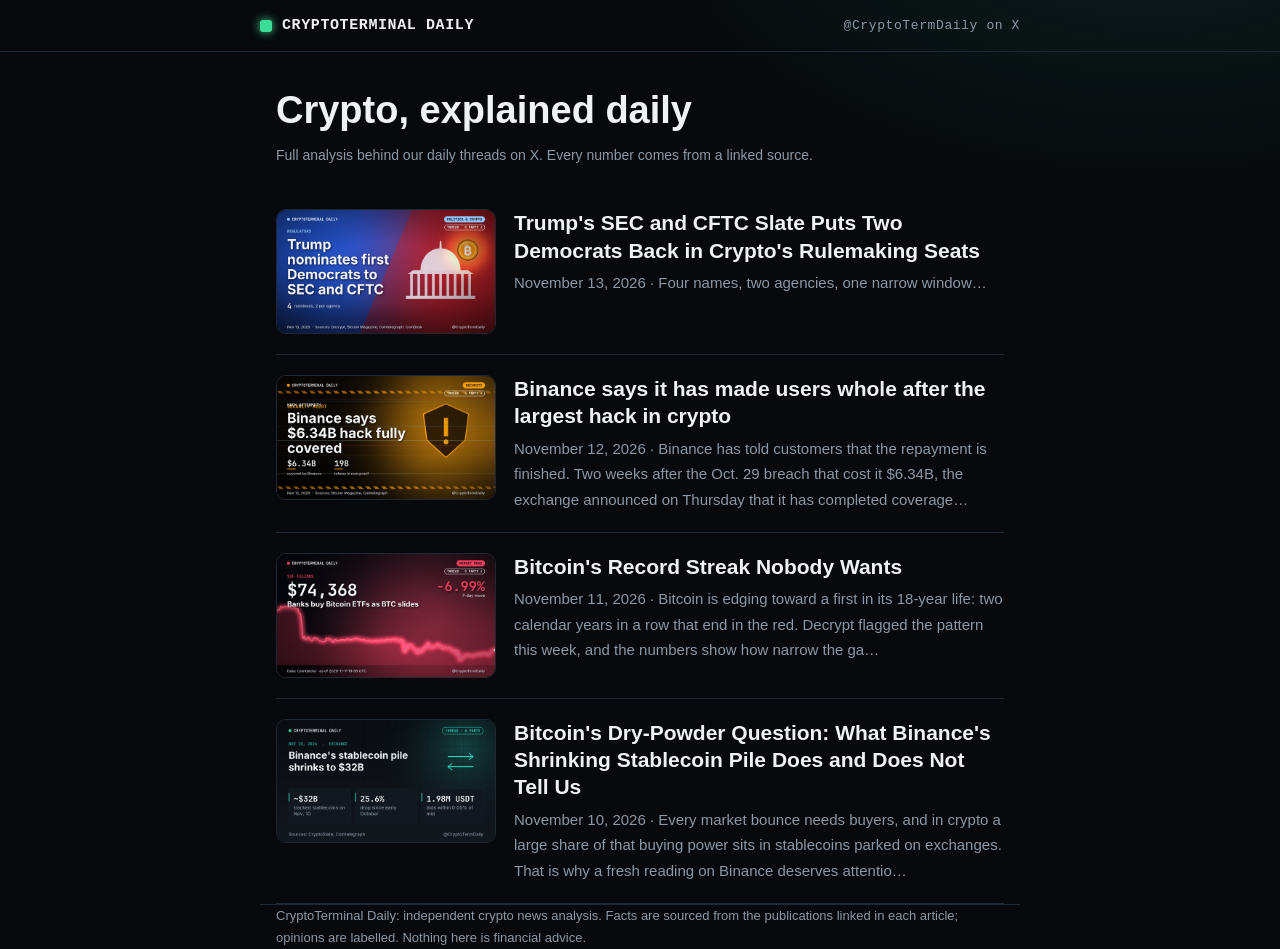
==== index.html @ 372a003b "articles 2026-11-13T19:38:44Z" ====
<!doctype html><html lang="en"><head><meta charset="utf-8">
<meta name="viewport" content="width=device-width, initial-scale=1"><title>CryptoTerminal Daily: crypto news analysis</title>
<meta name="description" content="Daily crypto news analysis with sourced facts."><link rel="stylesheet" href="style.css">
<link rel="alternate" type="application/rss+xml" title="CryptoTerminal Daily" href="https://matveyshepel.github.io/cryptoterminal-daily/feed.xml">
<meta property="og:title" content="CryptoTerminal Daily: crypto news analysis"><meta property="og:description" content="Daily crypto news analysis with sourced facts.">
</head><body><header><div class="wrap bar"><i></i><a href="index.html">CRYPTOTERMINAL DAILY</a>
<a class="x" href="https://x.com/CryptoTermDaily">@CryptoTermDaily on X</a></div></header>
<main class="wrap"><h1>Crypto, explained daily</h1><div class="meta">Full analysis behind our daily threads on X. Every number comes from a linked source.</div><a class="card" href="articles/2026-11-13-trump-s-sec-and-cftc-slate-puts-two-democrats-back-in-crypto.html"><img src="img/2026-11-13-trump-s-sec-and-cftc-slate-puts-two-democrats-back-in-crypto.png" alt=""><div><h3>Trump&#x27;s SEC and CFTC Slate Puts Two Democrats Back in Crypto&#x27;s Rulemaking Seats</h3><p>November 13, 2026 · Four names, two agencies, one narrow window…</p></div></a><a class="card" href="articles/2026-11-12-binance-says-it-has-made-users-whole-after-the-largest-hack-.html"><img src="img/2026-11-12-binance-says-it-has-made-users-whole-after-the-largest-hack-.png" alt=""><div><h3>Binance says it has made users whole after the largest hack in crypto</h3><p>November 12, 2026 · Binance has told customers that the repayment is finished. Two weeks after the Oct. 29 breach that cost it $6.34B, the exchange announced on Thursday that it has completed coverage…</p></div></a><a class="card" href="articles/2026-11-11-bitcoin-s-record-streak-nobody-wants.html"><img src="img/2026-11-11-bitcoin-s-record-streak-nobody-wants.png" alt=""><div><h3>Bitcoin&#x27;s Record Streak Nobody Wants</h3><p>November 11, 2026 · Bitcoin is edging toward a first in its 18-year life: two calendar years in a row that end in the red. Decrypt flagged the pattern this week, and the numbers show how narrow the ga…</p></div></a><a class="card" href="articles/2026-11-10-bitcoin-s-dry-powder-question-what-binance-s-shrinking-stabl.html"><img src="img/2026-11-10-bitcoin-s-dry-powder-question-what-binance-s-shrinking-stabl.png" alt=""><div><h3>Bitcoin&#x27;s Dry-Powder Question: What Binance&#x27;s Shrinking Stablecoin Pile Does and Does Not Tell Us</h3><p>November 10, 2026 · Every market bounce needs buyers, and in crypto a large share of that buying power sits in stablecoins parked on exchanges. That is why a fresh reading on Binance deserves attentio…</p></div></a></main>
<footer class="wrap">CryptoTerminal Daily: independent crypto news analysis. Facts are sourced from the
publications linked in each article; opinions are labelled. Nothing here is financial advice.</footer></body></html>
---- style.css ----
:root{--bg:#07090c;--panel:#10161e;--line:#1e2833;--fg:#eef2f5;--muted:#8b98a5;--teal:#2dd4bf;--green:#3ddc97}
*{box-sizing:border-box}html{background:var(--bg)}
body{margin:0;color:var(--fg);font:18px/1.7 Inter,-apple-system,"Segoe UI",sans-serif;
background:radial-gradient(900px 500px at 90% -10%,rgba(45,212,191,.10),transparent 60%),var(--bg)}
a{color:var(--teal)}header{border-bottom:1px solid var(--line)}
.wrap{max-width:760px;margin:0 auto;padding:0 16px}
.bar{display:flex;align-items:center;gap:10px;padding:18px 0;font:700 15px/1 "JetBrains Mono",ui-monospace,monospace;letter-spacing:.04em}
.bar i{width:12px;height:12px;border-radius:3px;background:var(--green);box-shadow:0 0 10px var(--green)}
.bar{flex-wrap:wrap}.bar a{color:var(--fg);text-decoration:none}
.bar .x{margin-left:auto;font-weight:500;color:var(--muted);font-size:13px}
h1{font-size:38px;line-height:1.2;margin:36px 0 10px}h2{font-size:24px;margin:34px 0 8px}
.meta{color:var(--muted);font-size:14px;margin-bottom:22px}
.cover{width:100%;border-radius:14px;border:1px solid var(--line);margin:8px 0 26px}
.card{display:grid;grid-template-columns:220px 1fr;gap:18px;padding:20px 0;border-bottom:1px solid var(--line);text-decoration:none;color:inherit}
.card img{width:220px;border-radius:10px;border:1px solid var(--line)}.card h3{margin:0 0 6px;font-size:21px;line-height:1.3;color:var(--fg)}
.card p{margin:0;color:var(--muted);font-size:15px}
.sources{background:var(--panel);border:1px solid var(--line);border-radius:12px;padding:14px 18px;font-size:15px;margin-top:30px}
.sources ul{margin:6px 0 0;padding-left:20px}
footer{color:var(--muted);font-size:13px;border-top:1px solid var(--line);margin-top:50px;padding:20px 0 40px}
@media(max-width:600px){h1{font-size:28px}.bar .x{margin-left:0;flex-basis:100%;padding-left:22px}.card{grid-template-columns:1fr}.card img{width:100%}}
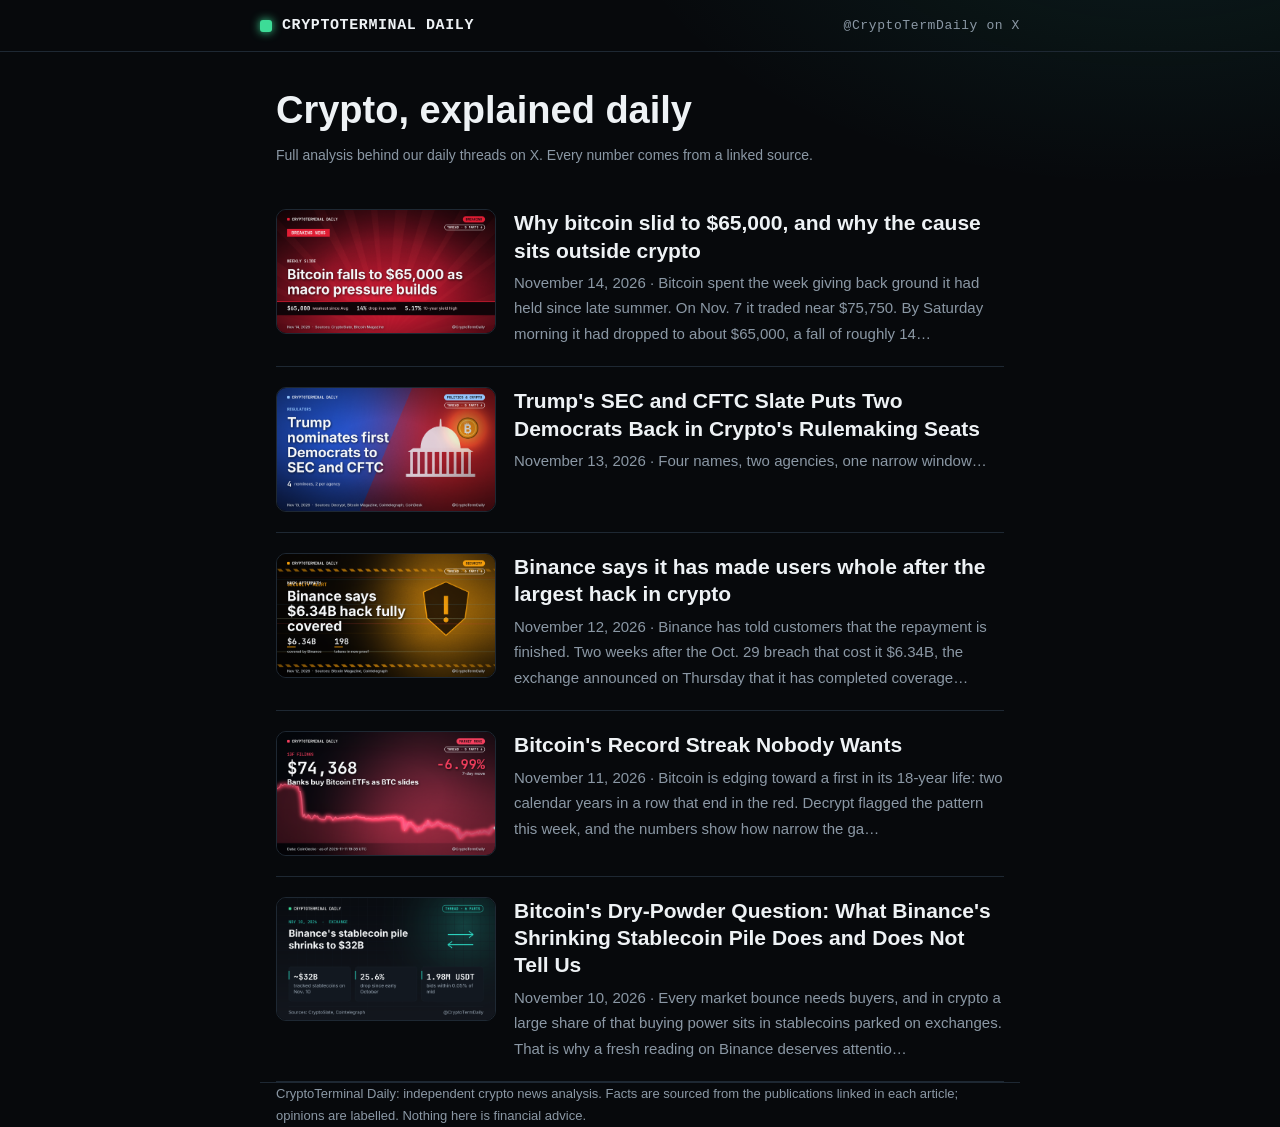
==== commit 210e6437: "articles 2026-11-14T19:38:48Z" ====
--- a/index.html
+++ b/index.html
@@ -5,6 +5,6 @@
 <meta property="og:title" content="CryptoTerminal Daily: crypto news analysis"><meta property="og:description" content="Daily crypto news analysis with sourced facts.">
 </head><body><header><div class="wrap bar"><i></i><a href="index.html">CRYPTOTERMINAL DAILY</a>
 <a class="x" href="https://x.com/CryptoTermDaily">@CryptoTermDaily on X</a></div></header>
-<main class="wrap"><h1>Crypto, explained daily</h1><div class="meta">Full analysis behind our daily threads on X. Every number comes from a linked source.</div><a class="card" href="articles/2026-11-13-trump-s-sec-and-cftc-slate-puts-two-democrats-back-in-crypto.html"><img src="img/2026-11-13-trump-s-sec-and-cftc-slate-puts-two-democrats-back-in-crypto.png" alt=""><div><h3>Trump&#x27;s SEC and CFTC Slate Puts Two Democrats Back in Crypto&#x27;s Rulemaking Seats</h3><p>November 13, 2026 · Four names, two agencies, one narrow window…</p></div></a><a class="card" href="articles/2026-11-12-binance-says-it-has-made-users-whole-after-the-largest-hack-.html"><img src="img/2026-11-12-binance-says-it-has-made-users-whole-after-the-largest-hack-.png" alt=""><div><h3>Binance says it has made users whole after the largest hack in crypto</h3><p>November 12, 2026 · Binance has told customers that the repayment is finished. Two weeks after the Oct. 29 breach that cost it $6.34B, the exchange announced on Thursday that it has completed coverage…</p></div></a><a class="card" href="articles/2026-11-11-bitcoin-s-record-streak-nobody-wants.html"><img src="img/2026-11-11-bitcoin-s-record-streak-nobody-wants.png" alt=""><div><h3>Bitcoin&#x27;s Record Streak Nobody Wants</h3><p>November 11, 2026 · Bitcoin is edging toward a first in its 18-year life: two calendar years in a row that end in the red. Decrypt flagged the pattern this week, and the numbers show how narrow the ga…</p></div></a><a class="card" href="articles/2026-11-10-bitcoin-s-dry-powder-question-what-binance-s-shrinking-stabl.html"><img src="img/2026-11-10-bitcoin-s-dry-powder-question-what-binance-s-shrinking-stabl.png" alt=""><div><h3>Bitcoin&#x27;s Dry-Powder Question: What Binance&#x27;s Shrinking Stablecoin Pile Does and Does Not Tell Us</h3><p>November 10, 2026 · Every market bounce needs buyers, and in crypto a large share of that buying power sits in stablecoins parked on exchanges. That is why a fresh reading on Binance deserves attentio…</p></div></a></main>
+<main class="wrap"><h1>Crypto, explained daily</h1><div class="meta">Full analysis behind our daily threads on X. Every number comes from a linked source.</div><a class="card" href="articles/2026-11-14-why-bitcoin-slid-to-65-000-and-why-the-cause-sits-outside-cr.html"><img src="img/2026-11-14-why-bitcoin-slid-to-65-000-and-why-the-cause-sits-outside-cr.png" alt=""><div><h3>Why bitcoin slid to $65,000, and why the cause sits outside crypto</h3><p>November 14, 2026 · Bitcoin spent the week giving back ground it had held since late summer. On Nov. 7 it traded near $75,750. By Saturday morning it had dropped to about $65,000, a fall of roughly 14…</p></div></a><a class="card" href="articles/2026-11-13-trump-s-sec-and-cftc-slate-puts-two-democrats-back-in-crypto.html"><img src="img/2026-11-13-trump-s-sec-and-cftc-slate-puts-two-democrats-back-in-crypto.png" alt=""><div><h3>Trump&#x27;s SEC and CFTC Slate Puts Two Democrats Back in Crypto&#x27;s Rulemaking Seats</h3><p>November 13, 2026 · Four names, two agencies, one narrow window…</p></div></a><a class="card" href="articles/2026-11-12-binance-says-it-has-made-users-whole-after-the-largest-hack-.html"><img src="img/2026-11-12-binance-says-it-has-made-users-whole-after-the-largest-hack-.png" alt=""><div><h3>Binance says it has made users whole after the largest hack in crypto</h3><p>November 12, 2026 · Binance has told customers that the repayment is finished. Two weeks after the Oct. 29 breach that cost it $6.34B, the exchange announced on Thursday that it has completed coverage…</p></div></a><a class="card" href="articles/2026-11-11-bitcoin-s-record-streak-nobody-wants.html"><img src="img/2026-11-11-bitcoin-s-record-streak-nobody-wants.png" alt=""><div><h3>Bitcoin&#x27;s Record Streak Nobody Wants</h3><p>November 11, 2026 · Bitcoin is edging toward a first in its 18-year life: two calendar years in a row that end in the red. Decrypt flagged the pattern this week, and the numbers show how narrow the ga…</p></div></a><a class="card" href="articles/2026-11-10-bitcoin-s-dry-powder-question-what-binance-s-shrinking-stabl.html"><img src="img/2026-11-10-bitcoin-s-dry-powder-question-what-binance-s-shrinking-stabl.png" alt=""><div><h3>Bitcoin&#x27;s Dry-Powder Question: What Binance&#x27;s Shrinking Stablecoin Pile Does and Does Not Tell Us</h3><p>November 10, 2026 · Every market bounce needs buyers, and in crypto a large share of that buying power sits in stablecoins parked on exchanges. That is why a fresh reading on Binance deserves attentio…</p></div></a></main>
 <footer class="wrap">CryptoTerminal Daily: independent crypto news analysis. Facts are sourced from the
 publications linked in each article; opinions are labelled. Nothing here is financial advice.</footer></body></html>
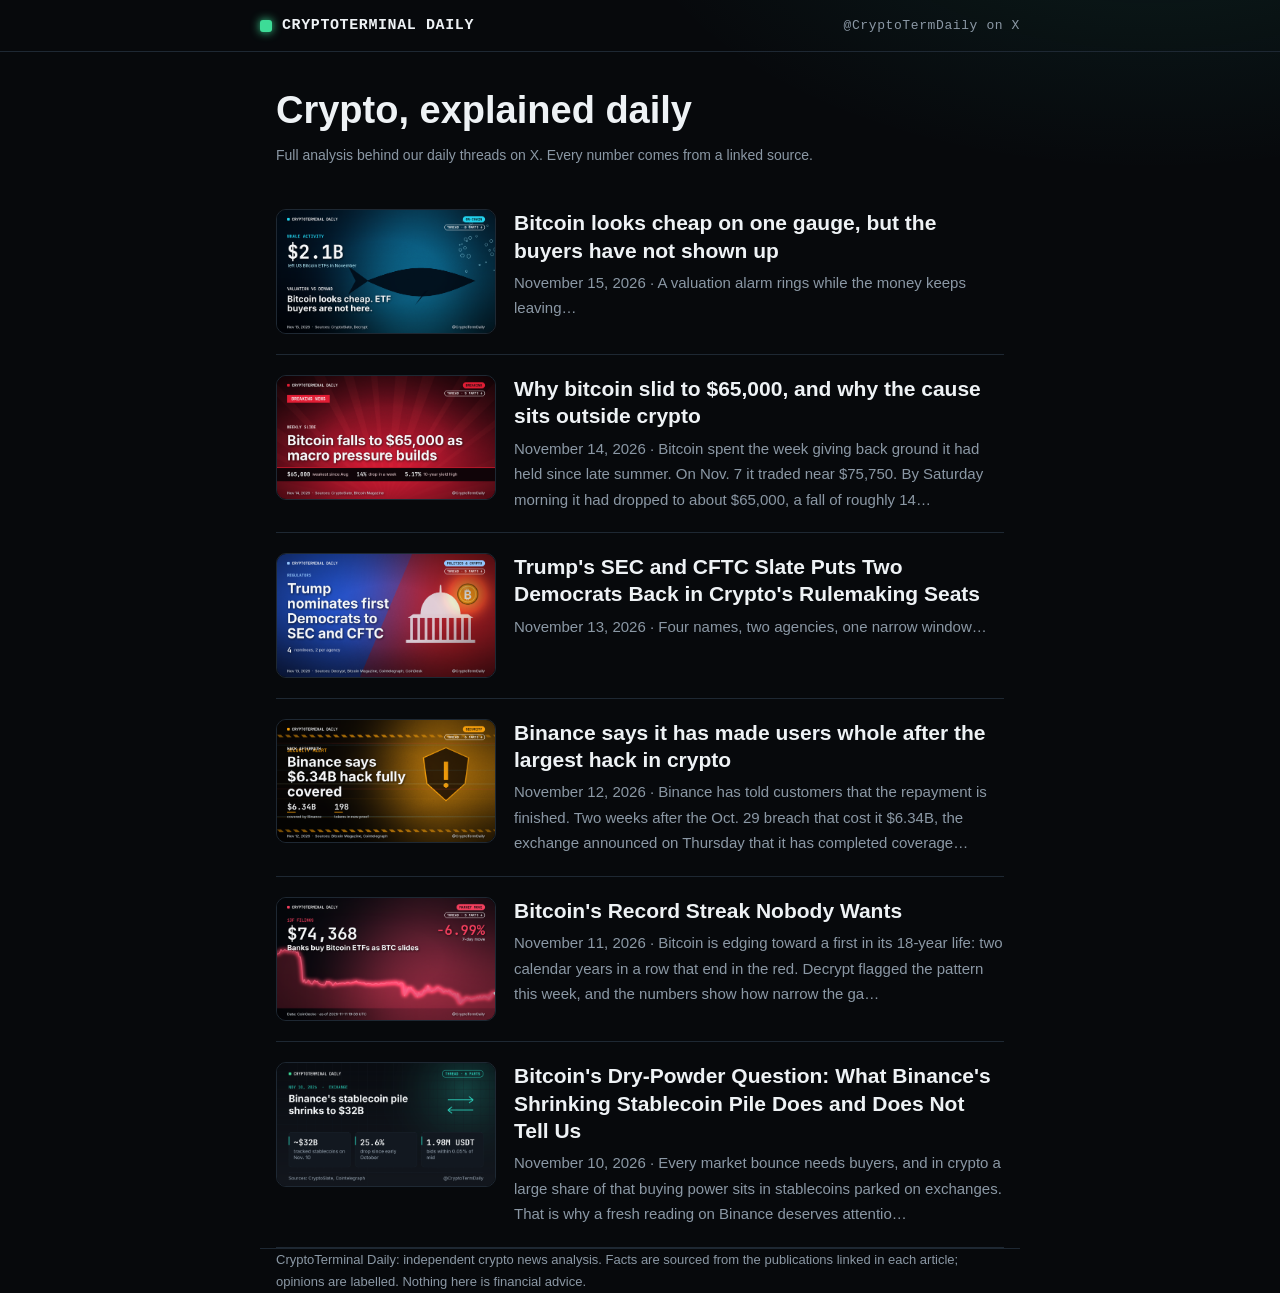
==== commit 2ce2b06f: "articles 2026-11-15T19:38:06Z" ====
--- a/index.html
+++ b/index.html
@@ -5,6 +5,6 @@
 <meta property="og:title" content="CryptoTerminal Daily: crypto news analysis"><meta property="og:description" content="Daily crypto news analysis with sourced facts.">
 </head><body><header><div class="wrap bar"><i></i><a href="index.html">CRYPTOTERMINAL DAILY</a>
 <a class="x" href="https://x.com/CryptoTermDaily">@CryptoTermDaily on X</a></div></header>
-<main class="wrap"><h1>Crypto, explained daily</h1><div class="meta">Full analysis behind our daily threads on X. Every number comes from a linked source.</div><a class="card" href="articles/2026-11-14-why-bitcoin-slid-to-65-000-and-why-the-cause-sits-outside-cr.html"><img src="img/2026-11-14-why-bitcoin-slid-to-65-000-and-why-the-cause-sits-outside-cr.png" alt=""><div><h3>Why bitcoin slid to $65,000, and why the cause sits outside crypto</h3><p>November 14, 2026 · Bitcoin spent the week giving back ground it had held since late summer. On Nov. 7 it traded near $75,750. By Saturday morning it had dropped to about $65,000, a fall of roughly 14…</p></div></a><a class="card" href="articles/2026-11-13-trump-s-sec-and-cftc-slate-puts-two-democrats-back-in-crypto.html"><img src="img/2026-11-13-trump-s-sec-and-cftc-slate-puts-two-democrats-back-in-crypto.png" alt=""><div><h3>Trump&#x27;s SEC and CFTC Slate Puts Two Democrats Back in Crypto&#x27;s Rulemaking Seats</h3><p>November 13, 2026 · Four names, two agencies, one narrow window…</p></div></a><a class="card" href="articles/2026-11-12-binance-says-it-has-made-users-whole-after-the-largest-hack-.html"><img src="img/2026-11-12-binance-says-it-has-made-users-whole-after-the-largest-hack-.png" alt=""><div><h3>Binance says it has made users whole after the largest hack in crypto</h3><p>November 12, 2026 · Binance has told customers that the repayment is finished. Two weeks after the Oct. 29 breach that cost it $6.34B, the exchange announced on Thursday that it has completed coverage…</p></div></a><a class="card" href="articles/2026-11-11-bitcoin-s-record-streak-nobody-wants.html"><img src="img/2026-11-11-bitcoin-s-record-streak-nobody-wants.png" alt=""><div><h3>Bitcoin&#x27;s Record Streak Nobody Wants</h3><p>November 11, 2026 · Bitcoin is edging toward a first in its 18-year life: two calendar years in a row that end in the red. Decrypt flagged the pattern this week, and the numbers show how narrow the ga…</p></div></a><a class="card" href="articles/2026-11-10-bitcoin-s-dry-powder-question-what-binance-s-shrinking-stabl.html"><img src="img/2026-11-10-bitcoin-s-dry-powder-question-what-binance-s-shrinking-stabl.png" alt=""><div><h3>Bitcoin&#x27;s Dry-Powder Question: What Binance&#x27;s Shrinking Stablecoin Pile Does and Does Not Tell Us</h3><p>November 10, 2026 · Every market bounce needs buyers, and in crypto a large share of that buying power sits in stablecoins parked on exchanges. That is why a fresh reading on Binance deserves attentio…</p></div></a></main>
+<main class="wrap"><h1>Crypto, explained daily</h1><div class="meta">Full analysis behind our daily threads on X. Every number comes from a linked source.</div><a class="card" href="articles/2026-11-15-bitcoin-looks-cheap-on-one-gauge-but-the-buyers-have-not-sho.html"><img src="img/2026-11-15-bitcoin-looks-cheap-on-one-gauge-but-the-buyers-have-not-sho.png" alt=""><div><h3>Bitcoin looks cheap on one gauge, but the buyers have not shown up</h3><p>November 15, 2026 · A valuation alarm rings while the money keeps leaving…</p></div></a><a class="card" href="articles/2026-11-14-why-bitcoin-slid-to-65-000-and-why-the-cause-sits-outside-cr.html"><img src="img/2026-11-14-why-bitcoin-slid-to-65-000-and-why-the-cause-sits-outside-cr.png" alt=""><div><h3>Why bitcoin slid to $65,000, and why the cause sits outside crypto</h3><p>November 14, 2026 · Bitcoin spent the week giving back ground it had held since late summer. On Nov. 7 it traded near $75,750. By Saturday morning it had dropped to about $65,000, a fall of roughly 14…</p></div></a><a class="card" href="articles/2026-11-13-trump-s-sec-and-cftc-slate-puts-two-democrats-back-in-crypto.html"><img src="img/2026-11-13-trump-s-sec-and-cftc-slate-puts-two-democrats-back-in-crypto.png" alt=""><div><h3>Trump&#x27;s SEC and CFTC Slate Puts Two Democrats Back in Crypto&#x27;s Rulemaking Seats</h3><p>November 13, 2026 · Four names, two agencies, one narrow window…</p></div></a><a class="card" href="articles/2026-11-12-binance-says-it-has-made-users-whole-after-the-largest-hack-.html"><img src="img/2026-11-12-binance-says-it-has-made-users-whole-after-the-largest-hack-.png" alt=""><div><h3>Binance says it has made users whole after the largest hack in crypto</h3><p>November 12, 2026 · Binance has told customers that the repayment is finished. Two weeks after the Oct. 29 breach that cost it $6.34B, the exchange announced on Thursday that it has completed coverage…</p></div></a><a class="card" href="articles/2026-11-11-bitcoin-s-record-streak-nobody-wants.html"><img src="img/2026-11-11-bitcoin-s-record-streak-nobody-wants.png" alt=""><div><h3>Bitcoin&#x27;s Record Streak Nobody Wants</h3><p>November 11, 2026 · Bitcoin is edging toward a first in its 18-year life: two calendar years in a row that end in the red. Decrypt flagged the pattern this week, and the numbers show how narrow the ga…</p></div></a><a class="card" href="articles/2026-11-10-bitcoin-s-dry-powder-question-what-binance-s-shrinking-stabl.html"><img src="img/2026-11-10-bitcoin-s-dry-powder-question-what-binance-s-shrinking-stabl.png" alt=""><div><h3>Bitcoin&#x27;s Dry-Powder Question: What Binance&#x27;s Shrinking Stablecoin Pile Does and Does Not Tell Us</h3><p>November 10, 2026 · Every market bounce needs buyers, and in crypto a large share of that buying power sits in stablecoins parked on exchanges. That is why a fresh reading on Binance deserves attentio…</p></div></a></main>
 <footer class="wrap">CryptoTerminal Daily: independent crypto news analysis. Facts are sourced from the
 publications linked in each article; opinions are labelled. Nothing here is financial advice.</footer></body></html>
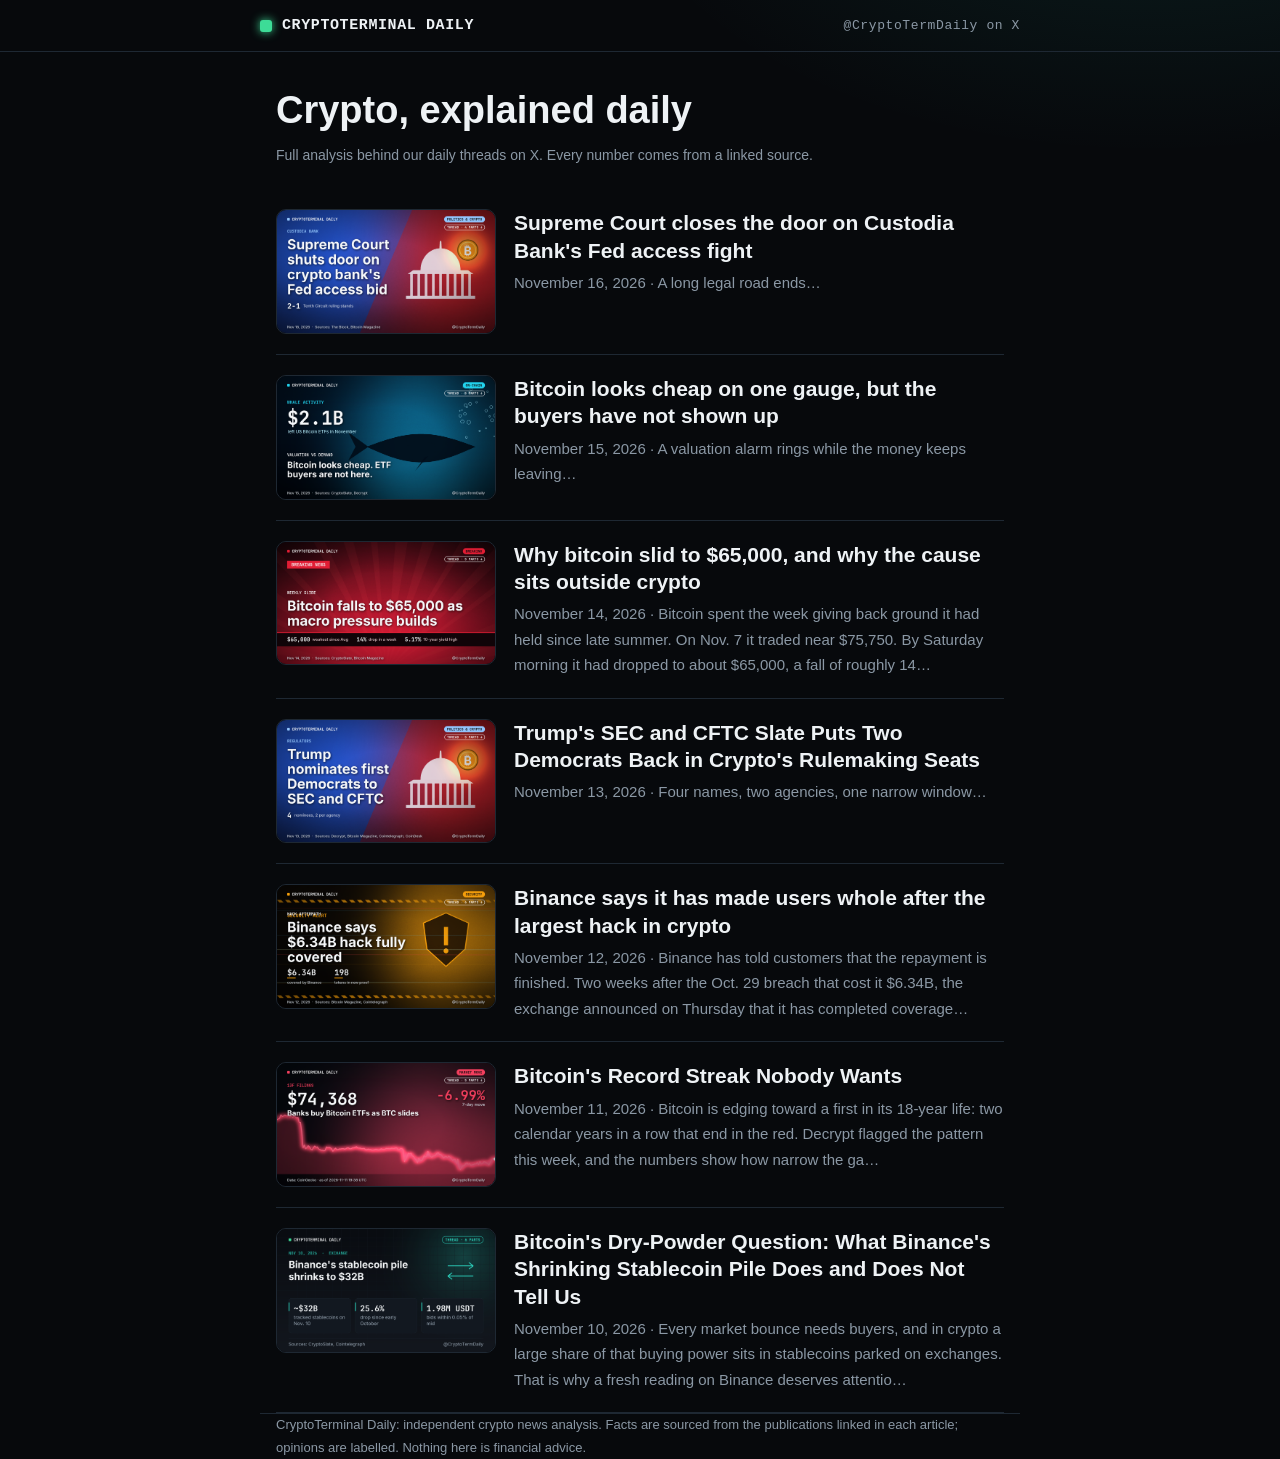
==== commit fd3f4d9c: "articles 2026-11-16T19:38:04Z" ====
--- a/index.html
+++ b/index.html
@@ -5,6 +5,6 @@
 <meta property="og:title" content="CryptoTerminal Daily: crypto news analysis"><meta property="og:description" content="Daily crypto news analysis with sourced facts.">
 </head><body><header><div class="wrap bar"><i></i><a href="index.html">CRYPTOTERMINAL DAILY</a>
 <a class="x" href="https://x.com/CryptoTermDaily">@CryptoTermDaily on X</a></div></header>
-<main class="wrap"><h1>Crypto, explained daily</h1><div class="meta">Full analysis behind our daily threads on X. Every number comes from a linked source.</div><a class="card" href="articles/2026-11-15-bitcoin-looks-cheap-on-one-gauge-but-the-buyers-have-not-sho.html"><img src="img/2026-11-15-bitcoin-looks-cheap-on-one-gauge-but-the-buyers-have-not-sho.png" alt=""><div><h3>Bitcoin looks cheap on one gauge, but the buyers have not shown up</h3><p>November 15, 2026 · A valuation alarm rings while the money keeps leaving…</p></div></a><a class="card" href="articles/2026-11-14-why-bitcoin-slid-to-65-000-and-why-the-cause-sits-outside-cr.html"><img src="img/2026-11-14-why-bitcoin-slid-to-65-000-and-why-the-cause-sits-outside-cr.png" alt=""><div><h3>Why bitcoin slid to $65,000, and why the cause sits outside crypto</h3><p>November 14, 2026 · Bitcoin spent the week giving back ground it had held since late summer. On Nov. 7 it traded near $75,750. By Saturday morning it had dropped to about $65,000, a fall of roughly 14…</p></div></a><a class="card" href="articles/2026-11-13-trump-s-sec-and-cftc-slate-puts-two-democrats-back-in-crypto.html"><img src="img/2026-11-13-trump-s-sec-and-cftc-slate-puts-two-democrats-back-in-crypto.png" alt=""><div><h3>Trump&#x27;s SEC and CFTC Slate Puts Two Democrats Back in Crypto&#x27;s Rulemaking Seats</h3><p>November 13, 2026 · Four names, two agencies, one narrow window…</p></div></a><a class="card" href="articles/2026-11-12-binance-says-it-has-made-users-whole-after-the-largest-hack-.html"><img src="img/2026-11-12-binance-says-it-has-made-users-whole-after-the-largest-hack-.png" alt=""><div><h3>Binance says it has made users whole after the largest hack in crypto</h3><p>November 12, 2026 · Binance has told customers that the repayment is finished. Two weeks after the Oct. 29 breach that cost it $6.34B, the exchange announced on Thursday that it has completed coverage…</p></div></a><a class="card" href="articles/2026-11-11-bitcoin-s-record-streak-nobody-wants.html"><img src="img/2026-11-11-bitcoin-s-record-streak-nobody-wants.png" alt=""><div><h3>Bitcoin&#x27;s Record Streak Nobody Wants</h3><p>November 11, 2026 · Bitcoin is edging toward a first in its 18-year life: two calendar years in a row that end in the red. Decrypt flagged the pattern this week, and the numbers show how narrow the ga…</p></div></a><a class="card" href="articles/2026-11-10-bitcoin-s-dry-powder-question-what-binance-s-shrinking-stabl.html"><img src="img/2026-11-10-bitcoin-s-dry-powder-question-what-binance-s-shrinking-stabl.png" alt=""><div><h3>Bitcoin&#x27;s Dry-Powder Question: What Binance&#x27;s Shrinking Stablecoin Pile Does and Does Not Tell Us</h3><p>November 10, 2026 · Every market bounce needs buyers, and in crypto a large share of that buying power sits in stablecoins parked on exchanges. That is why a fresh reading on Binance deserves attentio…</p></div></a></main>
+<main class="wrap"><h1>Crypto, explained daily</h1><div class="meta">Full analysis behind our daily threads on X. Every number comes from a linked source.</div><a class="card" href="articles/2026-11-16-supreme-court-closes-the-door-on-custodia-bank-s-fed-access-.html"><img src="img/2026-11-16-supreme-court-closes-the-door-on-custodia-bank-s-fed-access-.png" alt=""><div><h3>Supreme Court closes the door on Custodia Bank&#x27;s Fed access fight</h3><p>November 16, 2026 · A long legal road ends…</p></div></a><a class="card" href="articles/2026-11-15-bitcoin-looks-cheap-on-one-gauge-but-the-buyers-have-not-sho.html"><img src="img/2026-11-15-bitcoin-looks-cheap-on-one-gauge-but-the-buyers-have-not-sho.png" alt=""><div><h3>Bitcoin looks cheap on one gauge, but the buyers have not shown up</h3><p>November 15, 2026 · A valuation alarm rings while the money keeps leaving…</p></div></a><a class="card" href="articles/2026-11-14-why-bitcoin-slid-to-65-000-and-why-the-cause-sits-outside-cr.html"><img src="img/2026-11-14-why-bitcoin-slid-to-65-000-and-why-the-cause-sits-outside-cr.png" alt=""><div><h3>Why bitcoin slid to $65,000, and why the cause sits outside crypto</h3><p>November 14, 2026 · Bitcoin spent the week giving back ground it had held since late summer. On Nov. 7 it traded near $75,750. By Saturday morning it had dropped to about $65,000, a fall of roughly 14…</p></div></a><a class="card" href="articles/2026-11-13-trump-s-sec-and-cftc-slate-puts-two-democrats-back-in-crypto.html"><img src="img/2026-11-13-trump-s-sec-and-cftc-slate-puts-two-democrats-back-in-crypto.png" alt=""><div><h3>Trump&#x27;s SEC and CFTC Slate Puts Two Democrats Back in Crypto&#x27;s Rulemaking Seats</h3><p>November 13, 2026 · Four names, two agencies, one narrow window…</p></div></a><a class="card" href="articles/2026-11-12-binance-says-it-has-made-users-whole-after-the-largest-hack-.html"><img src="img/2026-11-12-binance-says-it-has-made-users-whole-after-the-largest-hack-.png" alt=""><div><h3>Binance says it has made users whole after the largest hack in crypto</h3><p>November 12, 2026 · Binance has told customers that the repayment is finished. Two weeks after the Oct. 29 breach that cost it $6.34B, the exchange announced on Thursday that it has completed coverage…</p></div></a><a class="card" href="articles/2026-11-11-bitcoin-s-record-streak-nobody-wants.html"><img src="img/2026-11-11-bitcoin-s-record-streak-nobody-wants.png" alt=""><div><h3>Bitcoin&#x27;s Record Streak Nobody Wants</h3><p>November 11, 2026 · Bitcoin is edging toward a first in its 18-year life: two calendar years in a row that end in the red. Decrypt flagged the pattern this week, and the numbers show how narrow the ga…</p></div></a><a class="card" href="articles/2026-11-10-bitcoin-s-dry-powder-question-what-binance-s-shrinking-stabl.html"><img src="img/2026-11-10-bitcoin-s-dry-powder-question-what-binance-s-shrinking-stabl.png" alt=""><div><h3>Bitcoin&#x27;s Dry-Powder Question: What Binance&#x27;s Shrinking Stablecoin Pile Does and Does Not Tell Us</h3><p>November 10, 2026 · Every market bounce needs buyers, and in crypto a large share of that buying power sits in stablecoins parked on exchanges. That is why a fresh reading on Binance deserves attentio…</p></div></a></main>
 <footer class="wrap">CryptoTerminal Daily: independent crypto news analysis. Facts are sourced from the
 publications linked in each article; opinions are labelled. Nothing here is financial advice.</footer></body></html>
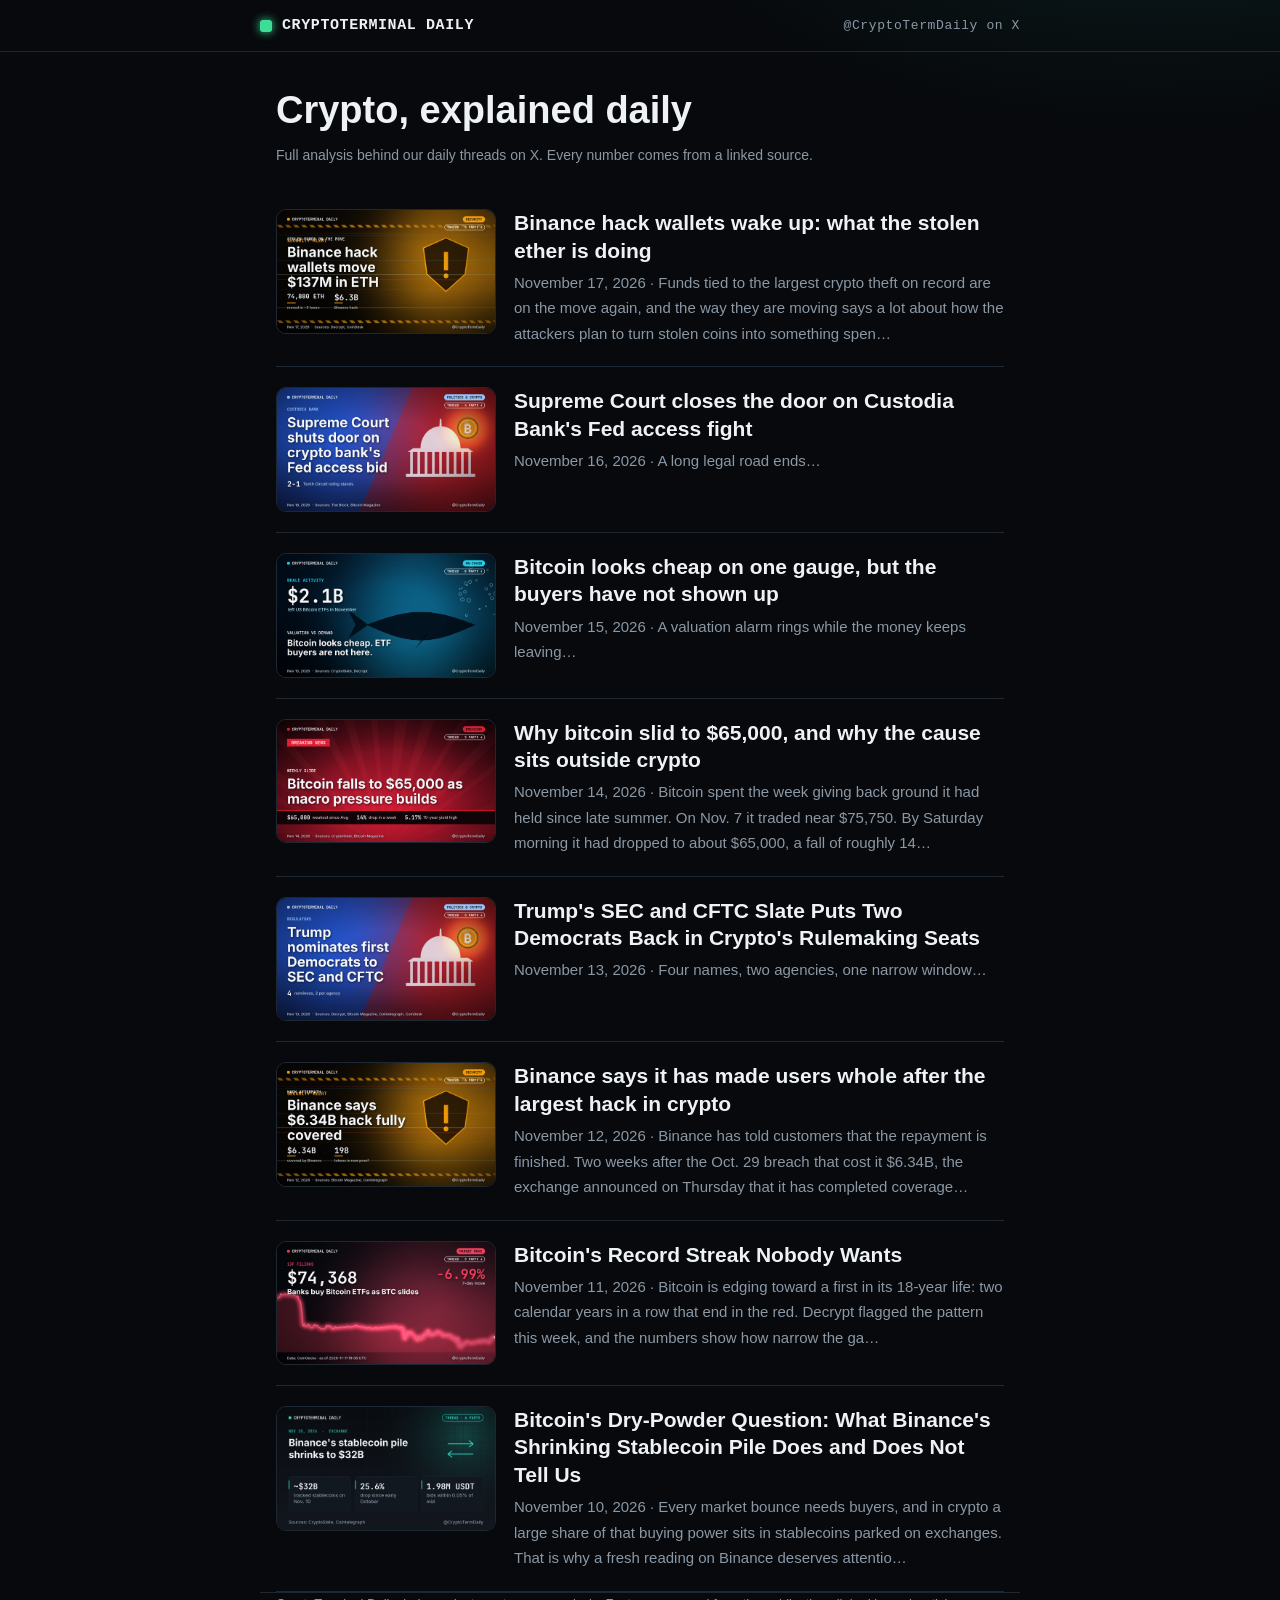
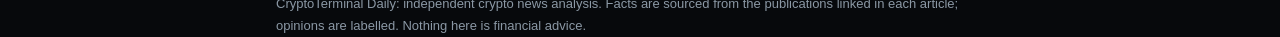
==== commit 46f04085: "articles 2026-11-17T19:38:39Z" ====
--- a/index.html
+++ b/index.html
@@ -5,6 +5,6 @@
 <meta property="og:title" content="CryptoTerminal Daily: crypto news analysis"><meta property="og:description" content="Daily crypto news analysis with sourced facts.">
 </head><body><header><div class="wrap bar"><i></i><a href="index.html">CRYPTOTERMINAL DAILY</a>
 <a class="x" href="https://x.com/CryptoTermDaily">@CryptoTermDaily on X</a></div></header>
-<main class="wrap"><h1>Crypto, explained daily</h1><div class="meta">Full analysis behind our daily threads on X. Every number comes from a linked source.</div><a class="card" href="articles/2026-11-16-supreme-court-closes-the-door-on-custodia-bank-s-fed-access-.html"><img src="img/2026-11-16-supreme-court-closes-the-door-on-custodia-bank-s-fed-access-.png" alt=""><div><h3>Supreme Court closes the door on Custodia Bank&#x27;s Fed access fight</h3><p>November 16, 2026 · A long legal road ends…</p></div></a><a class="card" href="articles/2026-11-15-bitcoin-looks-cheap-on-one-gauge-but-the-buyers-have-not-sho.html"><img src="img/2026-11-15-bitcoin-looks-cheap-on-one-gauge-but-the-buyers-have-not-sho.png" alt=""><div><h3>Bitcoin looks cheap on one gauge, but the buyers have not shown up</h3><p>November 15, 2026 · A valuation alarm rings while the money keeps leaving…</p></div></a><a class="card" href="articles/2026-11-14-why-bitcoin-slid-to-65-000-and-why-the-cause-sits-outside-cr.html"><img src="img/2026-11-14-why-bitcoin-slid-to-65-000-and-why-the-cause-sits-outside-cr.png" alt=""><div><h3>Why bitcoin slid to $65,000, and why the cause sits outside crypto</h3><p>November 14, 2026 · Bitcoin spent the week giving back ground it had held since late summer. On Nov. 7 it traded near $75,750. By Saturday morning it had dropped to about $65,000, a fall of roughly 14…</p></div></a><a class="card" href="articles/2026-11-13-trump-s-sec-and-cftc-slate-puts-two-democrats-back-in-crypto.html"><img src="img/2026-11-13-trump-s-sec-and-cftc-slate-puts-two-democrats-back-in-crypto.png" alt=""><div><h3>Trump&#x27;s SEC and CFTC Slate Puts Two Democrats Back in Crypto&#x27;s Rulemaking Seats</h3><p>November 13, 2026 · Four names, two agencies, one narrow window…</p></div></a><a class="card" href="articles/2026-11-12-binance-says-it-has-made-users-whole-after-the-largest-hack-.html"><img src="img/2026-11-12-binance-says-it-has-made-users-whole-after-the-largest-hack-.png" alt=""><div><h3>Binance says it has made users whole after the largest hack in crypto</h3><p>November 12, 2026 · Binance has told customers that the repayment is finished. Two weeks after the Oct. 29 breach that cost it $6.34B, the exchange announced on Thursday that it has completed coverage…</p></div></a><a class="card" href="articles/2026-11-11-bitcoin-s-record-streak-nobody-wants.html"><img src="img/2026-11-11-bitcoin-s-record-streak-nobody-wants.png" alt=""><div><h3>Bitcoin&#x27;s Record Streak Nobody Wants</h3><p>November 11, 2026 · Bitcoin is edging toward a first in its 18-year life: two calendar years in a row that end in the red. Decrypt flagged the pattern this week, and the numbers show how narrow the ga…</p></div></a><a class="card" href="articles/2026-11-10-bitcoin-s-dry-powder-question-what-binance-s-shrinking-stabl.html"><img src="img/2026-11-10-bitcoin-s-dry-powder-question-what-binance-s-shrinking-stabl.png" alt=""><div><h3>Bitcoin&#x27;s Dry-Powder Question: What Binance&#x27;s Shrinking Stablecoin Pile Does and Does Not Tell Us</h3><p>November 10, 2026 · Every market bounce needs buyers, and in crypto a large share of that buying power sits in stablecoins parked on exchanges. That is why a fresh reading on Binance deserves attentio…</p></div></a></main>
+<main class="wrap"><h1>Crypto, explained daily</h1><div class="meta">Full analysis behind our daily threads on X. Every number comes from a linked source.</div><a class="card" href="articles/2026-11-17-binance-hack-wallets-wake-up-what-the-stolen-ether-is-doing.html"><img src="img/2026-11-17-binance-hack-wallets-wake-up-what-the-stolen-ether-is-doing.png" alt=""><div><h3>Binance hack wallets wake up: what the stolen ether is doing</h3><p>November 17, 2026 · Funds tied to the largest crypto theft on record are on the move again, and the way they are moving says a lot about how the attackers plan to turn stolen coins into something spen…</p></div></a><a class="card" href="articles/2026-11-16-supreme-court-closes-the-door-on-custodia-bank-s-fed-access-.html"><img src="img/2026-11-16-supreme-court-closes-the-door-on-custodia-bank-s-fed-access-.png" alt=""><div><h3>Supreme Court closes the door on Custodia Bank&#x27;s Fed access fight</h3><p>November 16, 2026 · A long legal road ends…</p></div></a><a class="card" href="articles/2026-11-15-bitcoin-looks-cheap-on-one-gauge-but-the-buyers-have-not-sho.html"><img src="img/2026-11-15-bitcoin-looks-cheap-on-one-gauge-but-the-buyers-have-not-sho.png" alt=""><div><h3>Bitcoin looks cheap on one gauge, but the buyers have not shown up</h3><p>November 15, 2026 · A valuation alarm rings while the money keeps leaving…</p></div></a><a class="card" href="articles/2026-11-14-why-bitcoin-slid-to-65-000-and-why-the-cause-sits-outside-cr.html"><img src="img/2026-11-14-why-bitcoin-slid-to-65-000-and-why-the-cause-sits-outside-cr.png" alt=""><div><h3>Why bitcoin slid to $65,000, and why the cause sits outside crypto</h3><p>November 14, 2026 · Bitcoin spent the week giving back ground it had held since late summer. On Nov. 7 it traded near $75,750. By Saturday morning it had dropped to about $65,000, a fall of roughly 14…</p></div></a><a class="card" href="articles/2026-11-13-trump-s-sec-and-cftc-slate-puts-two-democrats-back-in-crypto.html"><img src="img/2026-11-13-trump-s-sec-and-cftc-slate-puts-two-democrats-back-in-crypto.png" alt=""><div><h3>Trump&#x27;s SEC and CFTC Slate Puts Two Democrats Back in Crypto&#x27;s Rulemaking Seats</h3><p>November 13, 2026 · Four names, two agencies, one narrow window…</p></div></a><a class="card" href="articles/2026-11-12-binance-says-it-has-made-users-whole-after-the-largest-hack-.html"><img src="img/2026-11-12-binance-says-it-has-made-users-whole-after-the-largest-hack-.png" alt=""><div><h3>Binance says it has made users whole after the largest hack in crypto</h3><p>November 12, 2026 · Binance has told customers that the repayment is finished. Two weeks after the Oct. 29 breach that cost it $6.34B, the exchange announced on Thursday that it has completed coverage…</p></div></a><a class="card" href="articles/2026-11-11-bitcoin-s-record-streak-nobody-wants.html"><img src="img/2026-11-11-bitcoin-s-record-streak-nobody-wants.png" alt=""><div><h3>Bitcoin&#x27;s Record Streak Nobody Wants</h3><p>November 11, 2026 · Bitcoin is edging toward a first in its 18-year life: two calendar years in a row that end in the red. Decrypt flagged the pattern this week, and the numbers show how narrow the ga…</p></div></a><a class="card" href="articles/2026-11-10-bitcoin-s-dry-powder-question-what-binance-s-shrinking-stabl.html"><img src="img/2026-11-10-bitcoin-s-dry-powder-question-what-binance-s-shrinking-stabl.png" alt=""><div><h3>Bitcoin&#x27;s Dry-Powder Question: What Binance&#x27;s Shrinking Stablecoin Pile Does and Does Not Tell Us</h3><p>November 10, 2026 · Every market bounce needs buyers, and in crypto a large share of that buying power sits in stablecoins parked on exchanges. That is why a fresh reading on Binance deserves attentio…</p></div></a></main>
 <footer class="wrap">CryptoTerminal Daily: independent crypto news analysis. Facts are sourced from the
 publications linked in each article; opinions are labelled. Nothing here is financial advice.</footer></body></html>
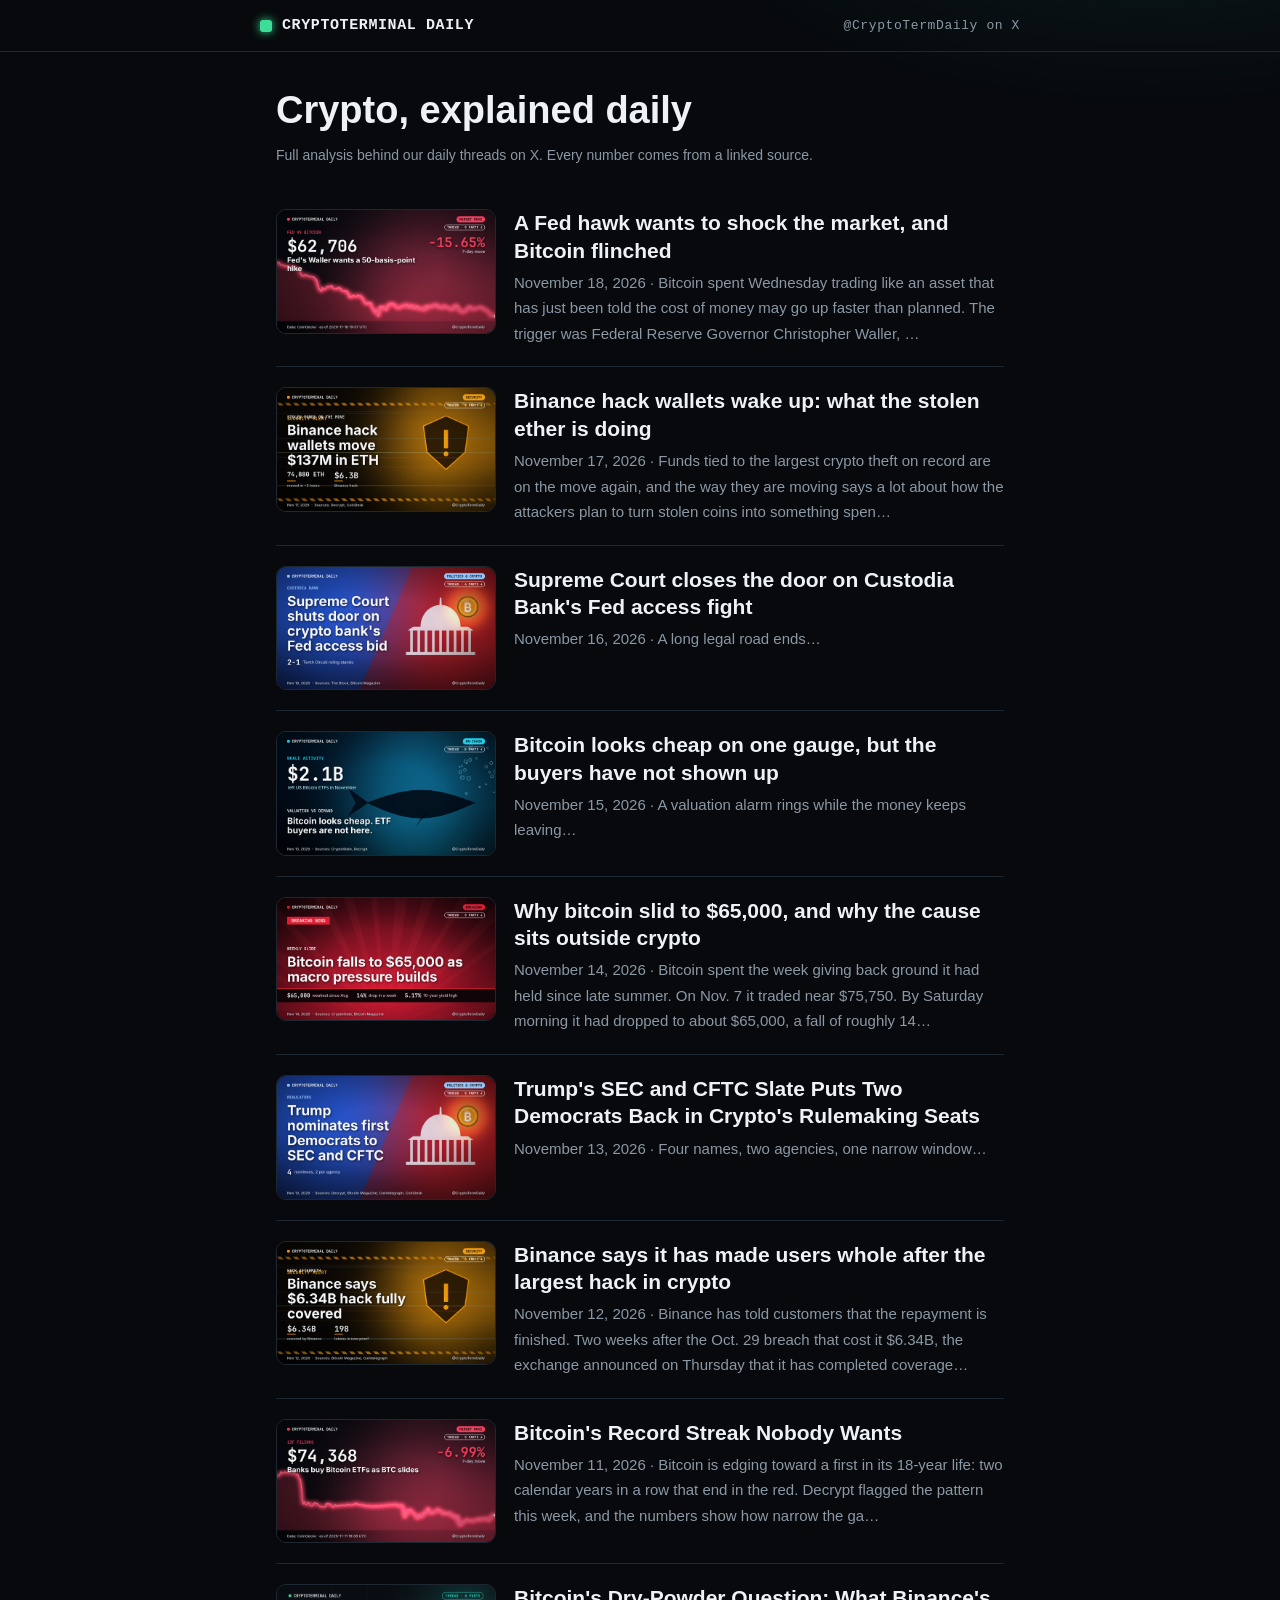
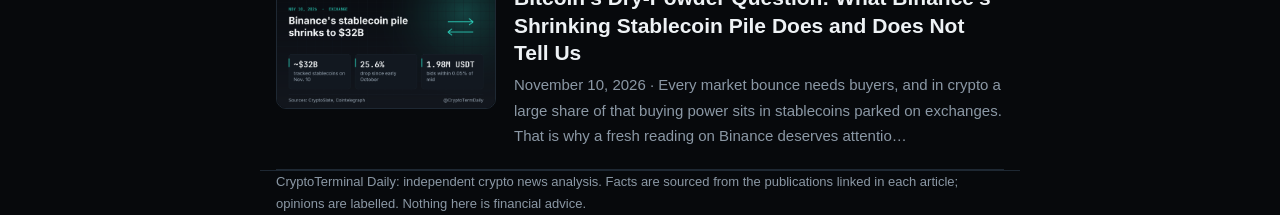
==== commit 4b1ccfce: "articles 2026-11-18T19:38:04Z" ====
--- a/index.html
+++ b/index.html
@@ -5,6 +5,6 @@
 <meta property="og:title" content="CryptoTerminal Daily: crypto news analysis"><meta property="og:description" content="Daily crypto news analysis with sourced facts.">
 </head><body><header><div class="wrap bar"><i></i><a href="index.html">CRYPTOTERMINAL DAILY</a>
 <a class="x" href="https://x.com/CryptoTermDaily">@CryptoTermDaily on X</a></div></header>
-<main class="wrap"><h1>Crypto, explained daily</h1><div class="meta">Full analysis behind our daily threads on X. Every number comes from a linked source.</div><a class="card" href="articles/2026-11-17-binance-hack-wallets-wake-up-what-the-stolen-ether-is-doing.html"><img src="img/2026-11-17-binance-hack-wallets-wake-up-what-the-stolen-ether-is-doing.png" alt=""><div><h3>Binance hack wallets wake up: what the stolen ether is doing</h3><p>November 17, 2026 · Funds tied to the largest crypto theft on record are on the move again, and the way they are moving says a lot about how the attackers plan to turn stolen coins into something spen…</p></div></a><a class="card" href="articles/2026-11-16-supreme-court-closes-the-door-on-custodia-bank-s-fed-access-.html"><img src="img/2026-11-16-supreme-court-closes-the-door-on-custodia-bank-s-fed-access-.png" alt=""><div><h3>Supreme Court closes the door on Custodia Bank&#x27;s Fed access fight</h3><p>November 16, 2026 · A long legal road ends…</p></div></a><a class="card" href="articles/2026-11-15-bitcoin-looks-cheap-on-one-gauge-but-the-buyers-have-not-sho.html"><img src="img/2026-11-15-bitcoin-looks-cheap-on-one-gauge-but-the-buyers-have-not-sho.png" alt=""><div><h3>Bitcoin looks cheap on one gauge, but the buyers have not shown up</h3><p>November 15, 2026 · A valuation alarm rings while the money keeps leaving…</p></div></a><a class="card" href="articles/2026-11-14-why-bitcoin-slid-to-65-000-and-why-the-cause-sits-outside-cr.html"><img src="img/2026-11-14-why-bitcoin-slid-to-65-000-and-why-the-cause-sits-outside-cr.png" alt=""><div><h3>Why bitcoin slid to $65,000, and why the cause sits outside crypto</h3><p>November 14, 2026 · Bitcoin spent the week giving back ground it had held since late summer. On Nov. 7 it traded near $75,750. By Saturday morning it had dropped to about $65,000, a fall of roughly 14…</p></div></a><a class="card" href="articles/2026-11-13-trump-s-sec-and-cftc-slate-puts-two-democrats-back-in-crypto.html"><img src="img/2026-11-13-trump-s-sec-and-cftc-slate-puts-two-democrats-back-in-crypto.png" alt=""><div><h3>Trump&#x27;s SEC and CFTC Slate Puts Two Democrats Back in Crypto&#x27;s Rulemaking Seats</h3><p>November 13, 2026 · Four names, two agencies, one narrow window…</p></div></a><a class="card" href="articles/2026-11-12-binance-says-it-has-made-users-whole-after-the-largest-hack-.html"><img src="img/2026-11-12-binance-says-it-has-made-users-whole-after-the-largest-hack-.png" alt=""><div><h3>Binance says it has made users whole after the largest hack in crypto</h3><p>November 12, 2026 · Binance has told customers that the repayment is finished. Two weeks after the Oct. 29 breach that cost it $6.34B, the exchange announced on Thursday that it has completed coverage…</p></div></a><a class="card" href="articles/2026-11-11-bitcoin-s-record-streak-nobody-wants.html"><img src="img/2026-11-11-bitcoin-s-record-streak-nobody-wants.png" alt=""><div><h3>Bitcoin&#x27;s Record Streak Nobody Wants</h3><p>November 11, 2026 · Bitcoin is edging toward a first in its 18-year life: two calendar years in a row that end in the red. Decrypt flagged the pattern this week, and the numbers show how narrow the ga…</p></div></a><a class="card" href="articles/2026-11-10-bitcoin-s-dry-powder-question-what-binance-s-shrinking-stabl.html"><img src="img/2026-11-10-bitcoin-s-dry-powder-question-what-binance-s-shrinking-stabl.png" alt=""><div><h3>Bitcoin&#x27;s Dry-Powder Question: What Binance&#x27;s Shrinking Stablecoin Pile Does and Does Not Tell Us</h3><p>November 10, 2026 · Every market bounce needs buyers, and in crypto a large share of that buying power sits in stablecoins parked on exchanges. That is why a fresh reading on Binance deserves attentio…</p></div></a></main>
+<main class="wrap"><h1>Crypto, explained daily</h1><div class="meta">Full analysis behind our daily threads on X. Every number comes from a linked source.</div><a class="card" href="articles/2026-11-18-a-fed-hawk-wants-to-shock-the-market-and-bitcoin-flinched.html"><img src="img/2026-11-18-a-fed-hawk-wants-to-shock-the-market-and-bitcoin-flinched.png" alt=""><div><h3>A Fed hawk wants to shock the market, and Bitcoin flinched</h3><p>November 18, 2026 · Bitcoin spent Wednesday trading like an asset that has just been told the cost of money may go up faster than planned. The trigger was Federal Reserve Governor Christopher Waller, …</p></div></a><a class="card" href="articles/2026-11-17-binance-hack-wallets-wake-up-what-the-stolen-ether-is-doing.html"><img src="img/2026-11-17-binance-hack-wallets-wake-up-what-the-stolen-ether-is-doing.png" alt=""><div><h3>Binance hack wallets wake up: what the stolen ether is doing</h3><p>November 17, 2026 · Funds tied to the largest crypto theft on record are on the move again, and the way they are moving says a lot about how the attackers plan to turn stolen coins into something spen…</p></div></a><a class="card" href="articles/2026-11-16-supreme-court-closes-the-door-on-custodia-bank-s-fed-access-.html"><img src="img/2026-11-16-supreme-court-closes-the-door-on-custodia-bank-s-fed-access-.png" alt=""><div><h3>Supreme Court closes the door on Custodia Bank&#x27;s Fed access fight</h3><p>November 16, 2026 · A long legal road ends…</p></div></a><a class="card" href="articles/2026-11-15-bitcoin-looks-cheap-on-one-gauge-but-the-buyers-have-not-sho.html"><img src="img/2026-11-15-bitcoin-looks-cheap-on-one-gauge-but-the-buyers-have-not-sho.png" alt=""><div><h3>Bitcoin looks cheap on one gauge, but the buyers have not shown up</h3><p>November 15, 2026 · A valuation alarm rings while the money keeps leaving…</p></div></a><a class="card" href="articles/2026-11-14-why-bitcoin-slid-to-65-000-and-why-the-cause-sits-outside-cr.html"><img src="img/2026-11-14-why-bitcoin-slid-to-65-000-and-why-the-cause-sits-outside-cr.png" alt=""><div><h3>Why bitcoin slid to $65,000, and why the cause sits outside crypto</h3><p>November 14, 2026 · Bitcoin spent the week giving back ground it had held since late summer. On Nov. 7 it traded near $75,750. By Saturday morning it had dropped to about $65,000, a fall of roughly 14…</p></div></a><a class="card" href="articles/2026-11-13-trump-s-sec-and-cftc-slate-puts-two-democrats-back-in-crypto.html"><img src="img/2026-11-13-trump-s-sec-and-cftc-slate-puts-two-democrats-back-in-crypto.png" alt=""><div><h3>Trump&#x27;s SEC and CFTC Slate Puts Two Democrats Back in Crypto&#x27;s Rulemaking Seats</h3><p>November 13, 2026 · Four names, two agencies, one narrow window…</p></div></a><a class="card" href="articles/2026-11-12-binance-says-it-has-made-users-whole-after-the-largest-hack-.html"><img src="img/2026-11-12-binance-says-it-has-made-users-whole-after-the-largest-hack-.png" alt=""><div><h3>Binance says it has made users whole after the largest hack in crypto</h3><p>November 12, 2026 · Binance has told customers that the repayment is finished. Two weeks after the Oct. 29 breach that cost it $6.34B, the exchange announced on Thursday that it has completed coverage…</p></div></a><a class="card" href="articles/2026-11-11-bitcoin-s-record-streak-nobody-wants.html"><img src="img/2026-11-11-bitcoin-s-record-streak-nobody-wants.png" alt=""><div><h3>Bitcoin&#x27;s Record Streak Nobody Wants</h3><p>November 11, 2026 · Bitcoin is edging toward a first in its 18-year life: two calendar years in a row that end in the red. Decrypt flagged the pattern this week, and the numbers show how narrow the ga…</p></div></a><a class="card" href="articles/2026-11-10-bitcoin-s-dry-powder-question-what-binance-s-shrinking-stabl.html"><img src="img/2026-11-10-bitcoin-s-dry-powder-question-what-binance-s-shrinking-stabl.png" alt=""><div><h3>Bitcoin&#x27;s Dry-Powder Question: What Binance&#x27;s Shrinking Stablecoin Pile Does and Does Not Tell Us</h3><p>November 10, 2026 · Every market bounce needs buyers, and in crypto a large share of that buying power sits in stablecoins parked on exchanges. That is why a fresh reading on Binance deserves attentio…</p></div></a></main>
 <footer class="wrap">CryptoTerminal Daily: independent crypto news analysis. Facts are sourced from the
 publications linked in each article; opinions are labelled. Nothing here is financial advice.</footer></body></html>
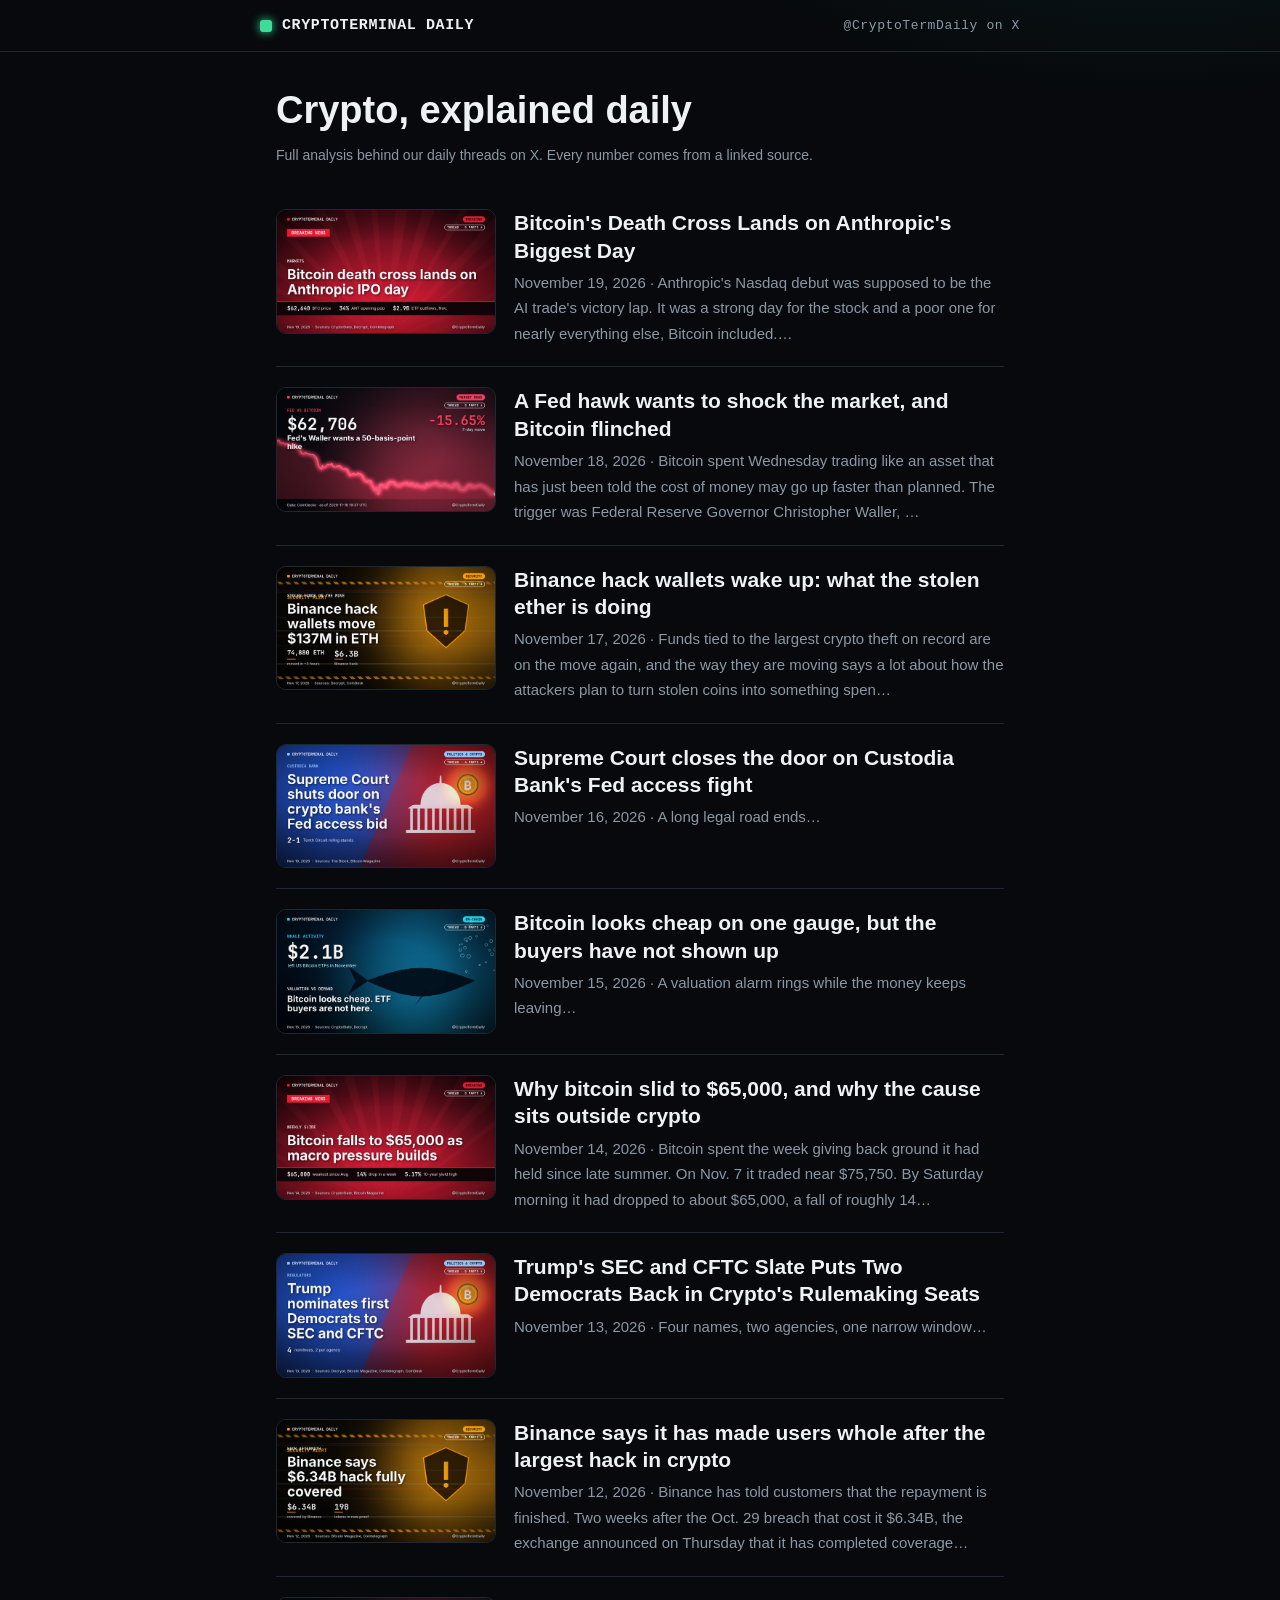
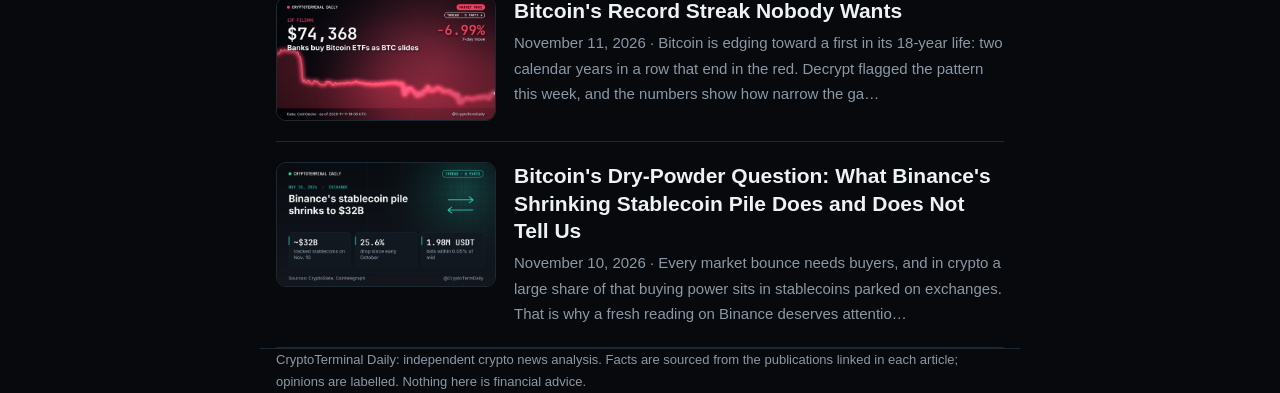
==== commit 8e25e8a7: "articles 2026-11-19T19:39:09Z" ====
--- a/index.html
+++ b/index.html
@@ -5,6 +5,6 @@
 <meta property="og:title" content="CryptoTerminal Daily: crypto news analysis"><meta property="og:description" content="Daily crypto news analysis with sourced facts.">
 </head><body><header><div class="wrap bar"><i></i><a href="index.html">CRYPTOTERMINAL DAILY</a>
 <a class="x" href="https://x.com/CryptoTermDaily">@CryptoTermDaily on X</a></div></header>
-<main class="wrap"><h1>Crypto, explained daily</h1><div class="meta">Full analysis behind our daily threads on X. Every number comes from a linked source.</div><a class="card" href="articles/2026-11-18-a-fed-hawk-wants-to-shock-the-market-and-bitcoin-flinched.html"><img src="img/2026-11-18-a-fed-hawk-wants-to-shock-the-market-and-bitcoin-flinched.png" alt=""><div><h3>A Fed hawk wants to shock the market, and Bitcoin flinched</h3><p>November 18, 2026 · Bitcoin spent Wednesday trading like an asset that has just been told the cost of money may go up faster than planned. The trigger was Federal Reserve Governor Christopher Waller, …</p></div></a><a class="card" href="articles/2026-11-17-binance-hack-wallets-wake-up-what-the-stolen-ether-is-doing.html"><img src="img/2026-11-17-binance-hack-wallets-wake-up-what-the-stolen-ether-is-doing.png" alt=""><div><h3>Binance hack wallets wake up: what the stolen ether is doing</h3><p>November 17, 2026 · Funds tied to the largest crypto theft on record are on the move again, and the way they are moving says a lot about how the attackers plan to turn stolen coins into something spen…</p></div></a><a class="card" href="articles/2026-11-16-supreme-court-closes-the-door-on-custodia-bank-s-fed-access-.html"><img src="img/2026-11-16-supreme-court-closes-the-door-on-custodia-bank-s-fed-access-.png" alt=""><div><h3>Supreme Court closes the door on Custodia Bank&#x27;s Fed access fight</h3><p>November 16, 2026 · A long legal road ends…</p></div></a><a class="card" href="articles/2026-11-15-bitcoin-looks-cheap-on-one-gauge-but-the-buyers-have-not-sho.html"><img src="img/2026-11-15-bitcoin-looks-cheap-on-one-gauge-but-the-buyers-have-not-sho.png" alt=""><div><h3>Bitcoin looks cheap on one gauge, but the buyers have not shown up</h3><p>November 15, 2026 · A valuation alarm rings while the money keeps leaving…</p></div></a><a class="card" href="articles/2026-11-14-why-bitcoin-slid-to-65-000-and-why-the-cause-sits-outside-cr.html"><img src="img/2026-11-14-why-bitcoin-slid-to-65-000-and-why-the-cause-sits-outside-cr.png" alt=""><div><h3>Why bitcoin slid to $65,000, and why the cause sits outside crypto</h3><p>November 14, 2026 · Bitcoin spent the week giving back ground it had held since late summer. On Nov. 7 it traded near $75,750. By Saturday morning it had dropped to about $65,000, a fall of roughly 14…</p></div></a><a class="card" href="articles/2026-11-13-trump-s-sec-and-cftc-slate-puts-two-democrats-back-in-crypto.html"><img src="img/2026-11-13-trump-s-sec-and-cftc-slate-puts-two-democrats-back-in-crypto.png" alt=""><div><h3>Trump&#x27;s SEC and CFTC Slate Puts Two Democrats Back in Crypto&#x27;s Rulemaking Seats</h3><p>November 13, 2026 · Four names, two agencies, one narrow window…</p></div></a><a class="card" href="articles/2026-11-12-binance-says-it-has-made-users-whole-after-the-largest-hack-.html"><img src="img/2026-11-12-binance-says-it-has-made-users-whole-after-the-largest-hack-.png" alt=""><div><h3>Binance says it has made users whole after the largest hack in crypto</h3><p>November 12, 2026 · Binance has told customers that the repayment is finished. Two weeks after the Oct. 29 breach that cost it $6.34B, the exchange announced on Thursday that it has completed coverage…</p></div></a><a class="card" href="articles/2026-11-11-bitcoin-s-record-streak-nobody-wants.html"><img src="img/2026-11-11-bitcoin-s-record-streak-nobody-wants.png" alt=""><div><h3>Bitcoin&#x27;s Record Streak Nobody Wants</h3><p>November 11, 2026 · Bitcoin is edging toward a first in its 18-year life: two calendar years in a row that end in the red. Decrypt flagged the pattern this week, and the numbers show how narrow the ga…</p></div></a><a class="card" href="articles/2026-11-10-bitcoin-s-dry-powder-question-what-binance-s-shrinking-stabl.html"><img src="img/2026-11-10-bitcoin-s-dry-powder-question-what-binance-s-shrinking-stabl.png" alt=""><div><h3>Bitcoin&#x27;s Dry-Powder Question: What Binance&#x27;s Shrinking Stablecoin Pile Does and Does Not Tell Us</h3><p>November 10, 2026 · Every market bounce needs buyers, and in crypto a large share of that buying power sits in stablecoins parked on exchanges. That is why a fresh reading on Binance deserves attentio…</p></div></a></main>
+<main class="wrap"><h1>Crypto, explained daily</h1><div class="meta">Full analysis behind our daily threads on X. Every number comes from a linked source.</div><a class="card" href="articles/2026-11-19-bitcoin-s-death-cross-lands-on-anthropic-s-biggest-day.html"><img src="img/2026-11-19-bitcoin-s-death-cross-lands-on-anthropic-s-biggest-day.png" alt=""><div><h3>Bitcoin&#x27;s Death Cross Lands on Anthropic&#x27;s Biggest Day</h3><p>November 19, 2026 · Anthropic&#x27;s Nasdaq debut was supposed to be the AI trade&#x27;s victory lap. It was a strong day for the stock and a poor one for nearly everything else, Bitcoin included.…</p></div></a><a class="card" href="articles/2026-11-18-a-fed-hawk-wants-to-shock-the-market-and-bitcoin-flinched.html"><img src="img/2026-11-18-a-fed-hawk-wants-to-shock-the-market-and-bitcoin-flinched.png" alt=""><div><h3>A Fed hawk wants to shock the market, and Bitcoin flinched</h3><p>November 18, 2026 · Bitcoin spent Wednesday trading like an asset that has just been told the cost of money may go up faster than planned. The trigger was Federal Reserve Governor Christopher Waller, …</p></div></a><a class="card" href="articles/2026-11-17-binance-hack-wallets-wake-up-what-the-stolen-ether-is-doing.html"><img src="img/2026-11-17-binance-hack-wallets-wake-up-what-the-stolen-ether-is-doing.png" alt=""><div><h3>Binance hack wallets wake up: what the stolen ether is doing</h3><p>November 17, 2026 · Funds tied to the largest crypto theft on record are on the move again, and the way they are moving says a lot about how the attackers plan to turn stolen coins into something spen…</p></div></a><a class="card" href="articles/2026-11-16-supreme-court-closes-the-door-on-custodia-bank-s-fed-access-.html"><img src="img/2026-11-16-supreme-court-closes-the-door-on-custodia-bank-s-fed-access-.png" alt=""><div><h3>Supreme Court closes the door on Custodia Bank&#x27;s Fed access fight</h3><p>November 16, 2026 · A long legal road ends…</p></div></a><a class="card" href="articles/2026-11-15-bitcoin-looks-cheap-on-one-gauge-but-the-buyers-have-not-sho.html"><img src="img/2026-11-15-bitcoin-looks-cheap-on-one-gauge-but-the-buyers-have-not-sho.png" alt=""><div><h3>Bitcoin looks cheap on one gauge, but the buyers have not shown up</h3><p>November 15, 2026 · A valuation alarm rings while the money keeps leaving…</p></div></a><a class="card" href="articles/2026-11-14-why-bitcoin-slid-to-65-000-and-why-the-cause-sits-outside-cr.html"><img src="img/2026-11-14-why-bitcoin-slid-to-65-000-and-why-the-cause-sits-outside-cr.png" alt=""><div><h3>Why bitcoin slid to $65,000, and why the cause sits outside crypto</h3><p>November 14, 2026 · Bitcoin spent the week giving back ground it had held since late summer. On Nov. 7 it traded near $75,750. By Saturday morning it had dropped to about $65,000, a fall of roughly 14…</p></div></a><a class="card" href="articles/2026-11-13-trump-s-sec-and-cftc-slate-puts-two-democrats-back-in-crypto.html"><img src="img/2026-11-13-trump-s-sec-and-cftc-slate-puts-two-democrats-back-in-crypto.png" alt=""><div><h3>Trump&#x27;s SEC and CFTC Slate Puts Two Democrats Back in Crypto&#x27;s Rulemaking Seats</h3><p>November 13, 2026 · Four names, two agencies, one narrow window…</p></div></a><a class="card" href="articles/2026-11-12-binance-says-it-has-made-users-whole-after-the-largest-hack-.html"><img src="img/2026-11-12-binance-says-it-has-made-users-whole-after-the-largest-hack-.png" alt=""><div><h3>Binance says it has made users whole after the largest hack in crypto</h3><p>November 12, 2026 · Binance has told customers that the repayment is finished. Two weeks after the Oct. 29 breach that cost it $6.34B, the exchange announced on Thursday that it has completed coverage…</p></div></a><a class="card" href="articles/2026-11-11-bitcoin-s-record-streak-nobody-wants.html"><img src="img/2026-11-11-bitcoin-s-record-streak-nobody-wants.png" alt=""><div><h3>Bitcoin&#x27;s Record Streak Nobody Wants</h3><p>November 11, 2026 · Bitcoin is edging toward a first in its 18-year life: two calendar years in a row that end in the red. Decrypt flagged the pattern this week, and the numbers show how narrow the ga…</p></div></a><a class="card" href="articles/2026-11-10-bitcoin-s-dry-powder-question-what-binance-s-shrinking-stabl.html"><img src="img/2026-11-10-bitcoin-s-dry-powder-question-what-binance-s-shrinking-stabl.png" alt=""><div><h3>Bitcoin&#x27;s Dry-Powder Question: What Binance&#x27;s Shrinking Stablecoin Pile Does and Does Not Tell Us</h3><p>November 10, 2026 · Every market bounce needs buyers, and in crypto a large share of that buying power sits in stablecoins parked on exchanges. That is why a fresh reading on Binance deserves attentio…</p></div></a></main>
 <footer class="wrap">CryptoTerminal Daily: independent crypto news analysis. Facts are sourced from the
 publications linked in each article; opinions are labelled. Nothing here is financial advice.</footer></body></html>
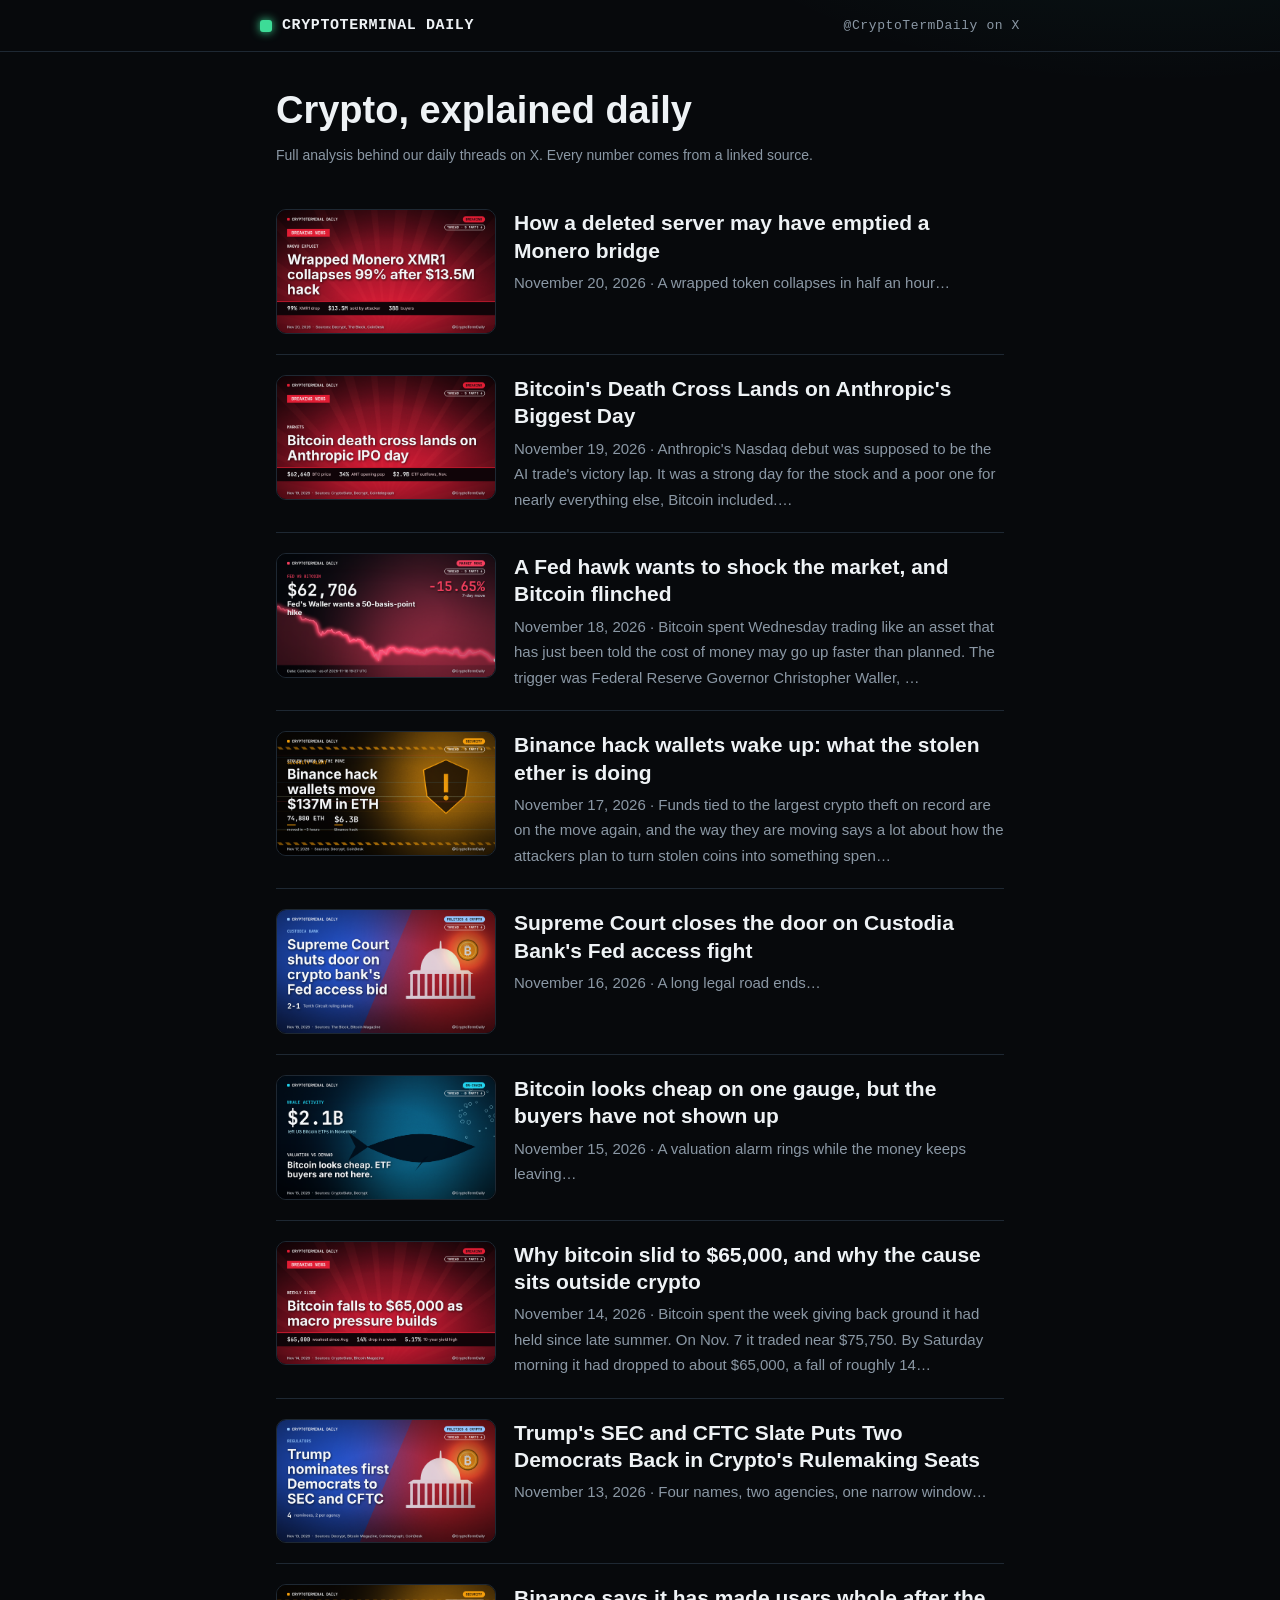
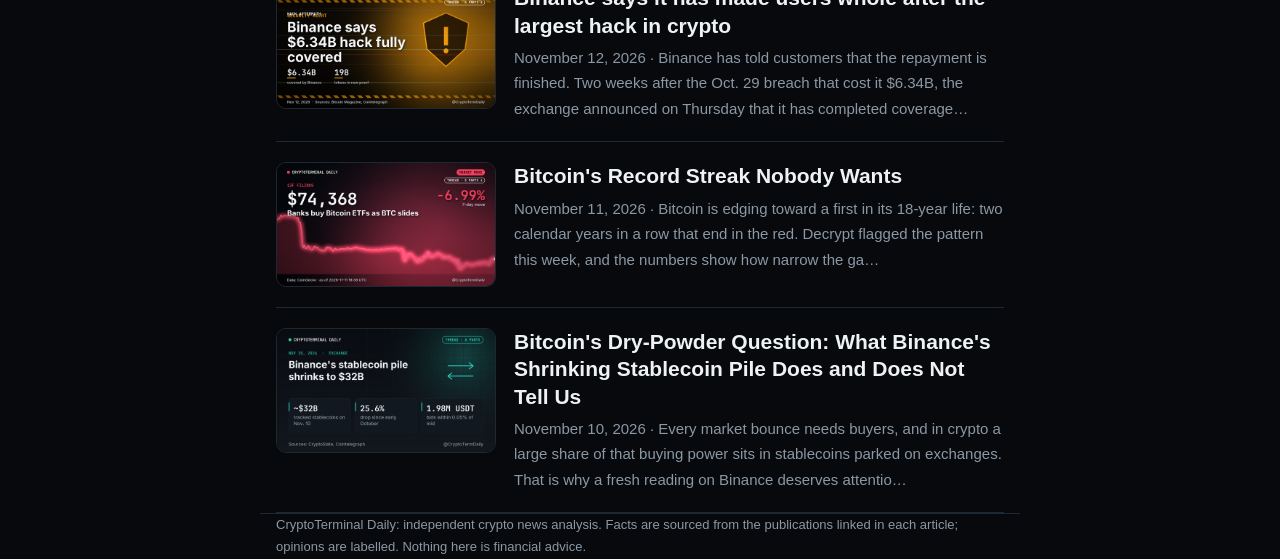
==== commit 91707de6: "articles 2026-11-20T19:38:04Z" ====
--- a/index.html
+++ b/index.html
@@ -5,6 +5,6 @@
 <meta property="og:title" content="CryptoTerminal Daily: crypto news analysis"><meta property="og:description" content="Daily crypto news analysis with sourced facts.">
 </head><body><header><div class="wrap bar"><i></i><a href="index.html">CRYPTOTERMINAL DAILY</a>
 <a class="x" href="https://x.com/CryptoTermDaily">@CryptoTermDaily on X</a></div></header>
-<main class="wrap"><h1>Crypto, explained daily</h1><div class="meta">Full analysis behind our daily threads on X. Every number comes from a linked source.</div><a class="card" href="articles/2026-11-19-bitcoin-s-death-cross-lands-on-anthropic-s-biggest-day.html"><img src="img/2026-11-19-bitcoin-s-death-cross-lands-on-anthropic-s-biggest-day.png" alt=""><div><h3>Bitcoin&#x27;s Death Cross Lands on Anthropic&#x27;s Biggest Day</h3><p>November 19, 2026 · Anthropic&#x27;s Nasdaq debut was supposed to be the AI trade&#x27;s victory lap. It was a strong day for the stock and a poor one for nearly everything else, Bitcoin included.…</p></div></a><a class="card" href="articles/2026-11-18-a-fed-hawk-wants-to-shock-the-market-and-bitcoin-flinched.html"><img src="img/2026-11-18-a-fed-hawk-wants-to-shock-the-market-and-bitcoin-flinched.png" alt=""><div><h3>A Fed hawk wants to shock the market, and Bitcoin flinched</h3><p>November 18, 2026 · Bitcoin spent Wednesday trading like an asset that has just been told the cost of money may go up faster than planned. The trigger was Federal Reserve Governor Christopher Waller, …</p></div></a><a class="card" href="articles/2026-11-17-binance-hack-wallets-wake-up-what-the-stolen-ether-is-doing.html"><img src="img/2026-11-17-binance-hack-wallets-wake-up-what-the-stolen-ether-is-doing.png" alt=""><div><h3>Binance hack wallets wake up: what the stolen ether is doing</h3><p>November 17, 2026 · Funds tied to the largest crypto theft on record are on the move again, and the way they are moving says a lot about how the attackers plan to turn stolen coins into something spen…</p></div></a><a class="card" href="articles/2026-11-16-supreme-court-closes-the-door-on-custodia-bank-s-fed-access-.html"><img src="img/2026-11-16-supreme-court-closes-the-door-on-custodia-bank-s-fed-access-.png" alt=""><div><h3>Supreme Court closes the door on Custodia Bank&#x27;s Fed access fight</h3><p>November 16, 2026 · A long legal road ends…</p></div></a><a class="card" href="articles/2026-11-15-bitcoin-looks-cheap-on-one-gauge-but-the-buyers-have-not-sho.html"><img src="img/2026-11-15-bitcoin-looks-cheap-on-one-gauge-but-the-buyers-have-not-sho.png" alt=""><div><h3>Bitcoin looks cheap on one gauge, but the buyers have not shown up</h3><p>November 15, 2026 · A valuation alarm rings while the money keeps leaving…</p></div></a><a class="card" href="articles/2026-11-14-why-bitcoin-slid-to-65-000-and-why-the-cause-sits-outside-cr.html"><img src="img/2026-11-14-why-bitcoin-slid-to-65-000-and-why-the-cause-sits-outside-cr.png" alt=""><div><h3>Why bitcoin slid to $65,000, and why the cause sits outside crypto</h3><p>November 14, 2026 · Bitcoin spent the week giving back ground it had held since late summer. On Nov. 7 it traded near $75,750. By Saturday morning it had dropped to about $65,000, a fall of roughly 14…</p></div></a><a class="card" href="articles/2026-11-13-trump-s-sec-and-cftc-slate-puts-two-democrats-back-in-crypto.html"><img src="img/2026-11-13-trump-s-sec-and-cftc-slate-puts-two-democrats-back-in-crypto.png" alt=""><div><h3>Trump&#x27;s SEC and CFTC Slate Puts Two Democrats Back in Crypto&#x27;s Rulemaking Seats</h3><p>November 13, 2026 · Four names, two agencies, one narrow window…</p></div></a><a class="card" href="articles/2026-11-12-binance-says-it-has-made-users-whole-after-the-largest-hack-.html"><img src="img/2026-11-12-binance-says-it-has-made-users-whole-after-the-largest-hack-.png" alt=""><div><h3>Binance says it has made users whole after the largest hack in crypto</h3><p>November 12, 2026 · Binance has told customers that the repayment is finished. Two weeks after the Oct. 29 breach that cost it $6.34B, the exchange announced on Thursday that it has completed coverage…</p></div></a><a class="card" href="articles/2026-11-11-bitcoin-s-record-streak-nobody-wants.html"><img src="img/2026-11-11-bitcoin-s-record-streak-nobody-wants.png" alt=""><div><h3>Bitcoin&#x27;s Record Streak Nobody Wants</h3><p>November 11, 2026 · Bitcoin is edging toward a first in its 18-year life: two calendar years in a row that end in the red. Decrypt flagged the pattern this week, and the numbers show how narrow the ga…</p></div></a><a class="card" href="articles/2026-11-10-bitcoin-s-dry-powder-question-what-binance-s-shrinking-stabl.html"><img src="img/2026-11-10-bitcoin-s-dry-powder-question-what-binance-s-shrinking-stabl.png" alt=""><div><h3>Bitcoin&#x27;s Dry-Powder Question: What Binance&#x27;s Shrinking Stablecoin Pile Does and Does Not Tell Us</h3><p>November 10, 2026 · Every market bounce needs buyers, and in crypto a large share of that buying power sits in stablecoins parked on exchanges. That is why a fresh reading on Binance deserves attentio…</p></div></a></main>
+<main class="wrap"><h1>Crypto, explained daily</h1><div class="meta">Full analysis behind our daily threads on X. Every number comes from a linked source.</div><a class="card" href="articles/2026-11-20-how-a-deleted-server-may-have-emptied-a-monero-bridge.html"><img src="img/2026-11-20-how-a-deleted-server-may-have-emptied-a-monero-bridge.png" alt=""><div><h3>How a deleted server may have emptied a Monero bridge</h3><p>November 20, 2026 · A wrapped token collapses in half an hour…</p></div></a><a class="card" href="articles/2026-11-19-bitcoin-s-death-cross-lands-on-anthropic-s-biggest-day.html"><img src="img/2026-11-19-bitcoin-s-death-cross-lands-on-anthropic-s-biggest-day.png" alt=""><div><h3>Bitcoin&#x27;s Death Cross Lands on Anthropic&#x27;s Biggest Day</h3><p>November 19, 2026 · Anthropic&#x27;s Nasdaq debut was supposed to be the AI trade&#x27;s victory lap. It was a strong day for the stock and a poor one for nearly everything else, Bitcoin included.…</p></div></a><a class="card" href="articles/2026-11-18-a-fed-hawk-wants-to-shock-the-market-and-bitcoin-flinched.html"><img src="img/2026-11-18-a-fed-hawk-wants-to-shock-the-market-and-bitcoin-flinched.png" alt=""><div><h3>A Fed hawk wants to shock the market, and Bitcoin flinched</h3><p>November 18, 2026 · Bitcoin spent Wednesday trading like an asset that has just been told the cost of money may go up faster than planned. The trigger was Federal Reserve Governor Christopher Waller, …</p></div></a><a class="card" href="articles/2026-11-17-binance-hack-wallets-wake-up-what-the-stolen-ether-is-doing.html"><img src="img/2026-11-17-binance-hack-wallets-wake-up-what-the-stolen-ether-is-doing.png" alt=""><div><h3>Binance hack wallets wake up: what the stolen ether is doing</h3><p>November 17, 2026 · Funds tied to the largest crypto theft on record are on the move again, and the way they are moving says a lot about how the attackers plan to turn stolen coins into something spen…</p></div></a><a class="card" href="articles/2026-11-16-supreme-court-closes-the-door-on-custodia-bank-s-fed-access-.html"><img src="img/2026-11-16-supreme-court-closes-the-door-on-custodia-bank-s-fed-access-.png" alt=""><div><h3>Supreme Court closes the door on Custodia Bank&#x27;s Fed access fight</h3><p>November 16, 2026 · A long legal road ends…</p></div></a><a class="card" href="articles/2026-11-15-bitcoin-looks-cheap-on-one-gauge-but-the-buyers-have-not-sho.html"><img src="img/2026-11-15-bitcoin-looks-cheap-on-one-gauge-but-the-buyers-have-not-sho.png" alt=""><div><h3>Bitcoin looks cheap on one gauge, but the buyers have not shown up</h3><p>November 15, 2026 · A valuation alarm rings while the money keeps leaving…</p></div></a><a class="card" href="articles/2026-11-14-why-bitcoin-slid-to-65-000-and-why-the-cause-sits-outside-cr.html"><img src="img/2026-11-14-why-bitcoin-slid-to-65-000-and-why-the-cause-sits-outside-cr.png" alt=""><div><h3>Why bitcoin slid to $65,000, and why the cause sits outside crypto</h3><p>November 14, 2026 · Bitcoin spent the week giving back ground it had held since late summer. On Nov. 7 it traded near $75,750. By Saturday morning it had dropped to about $65,000, a fall of roughly 14…</p></div></a><a class="card" href="articles/2026-11-13-trump-s-sec-and-cftc-slate-puts-two-democrats-back-in-crypto.html"><img src="img/2026-11-13-trump-s-sec-and-cftc-slate-puts-two-democrats-back-in-crypto.png" alt=""><div><h3>Trump&#x27;s SEC and CFTC Slate Puts Two Democrats Back in Crypto&#x27;s Rulemaking Seats</h3><p>November 13, 2026 · Four names, two agencies, one narrow window…</p></div></a><a class="card" href="articles/2026-11-12-binance-says-it-has-made-users-whole-after-the-largest-hack-.html"><img src="img/2026-11-12-binance-says-it-has-made-users-whole-after-the-largest-hack-.png" alt=""><div><h3>Binance says it has made users whole after the largest hack in crypto</h3><p>November 12, 2026 · Binance has told customers that the repayment is finished. Two weeks after the Oct. 29 breach that cost it $6.34B, the exchange announced on Thursday that it has completed coverage…</p></div></a><a class="card" href="articles/2026-11-11-bitcoin-s-record-streak-nobody-wants.html"><img src="img/2026-11-11-bitcoin-s-record-streak-nobody-wants.png" alt=""><div><h3>Bitcoin&#x27;s Record Streak Nobody Wants</h3><p>November 11, 2026 · Bitcoin is edging toward a first in its 18-year life: two calendar years in a row that end in the red. Decrypt flagged the pattern this week, and the numbers show how narrow the ga…</p></div></a><a class="card" href="articles/2026-11-10-bitcoin-s-dry-powder-question-what-binance-s-shrinking-stabl.html"><img src="img/2026-11-10-bitcoin-s-dry-powder-question-what-binance-s-shrinking-stabl.png" alt=""><div><h3>Bitcoin&#x27;s Dry-Powder Question: What Binance&#x27;s Shrinking Stablecoin Pile Does and Does Not Tell Us</h3><p>November 10, 2026 · Every market bounce needs buyers, and in crypto a large share of that buying power sits in stablecoins parked on exchanges. That is why a fresh reading on Binance deserves attentio…</p></div></a></main>
 <footer class="wrap">CryptoTerminal Daily: independent crypto news analysis. Facts are sourced from the
 publications linked in each article; opinions are labelled. Nothing here is financial advice.</footer></body></html>
